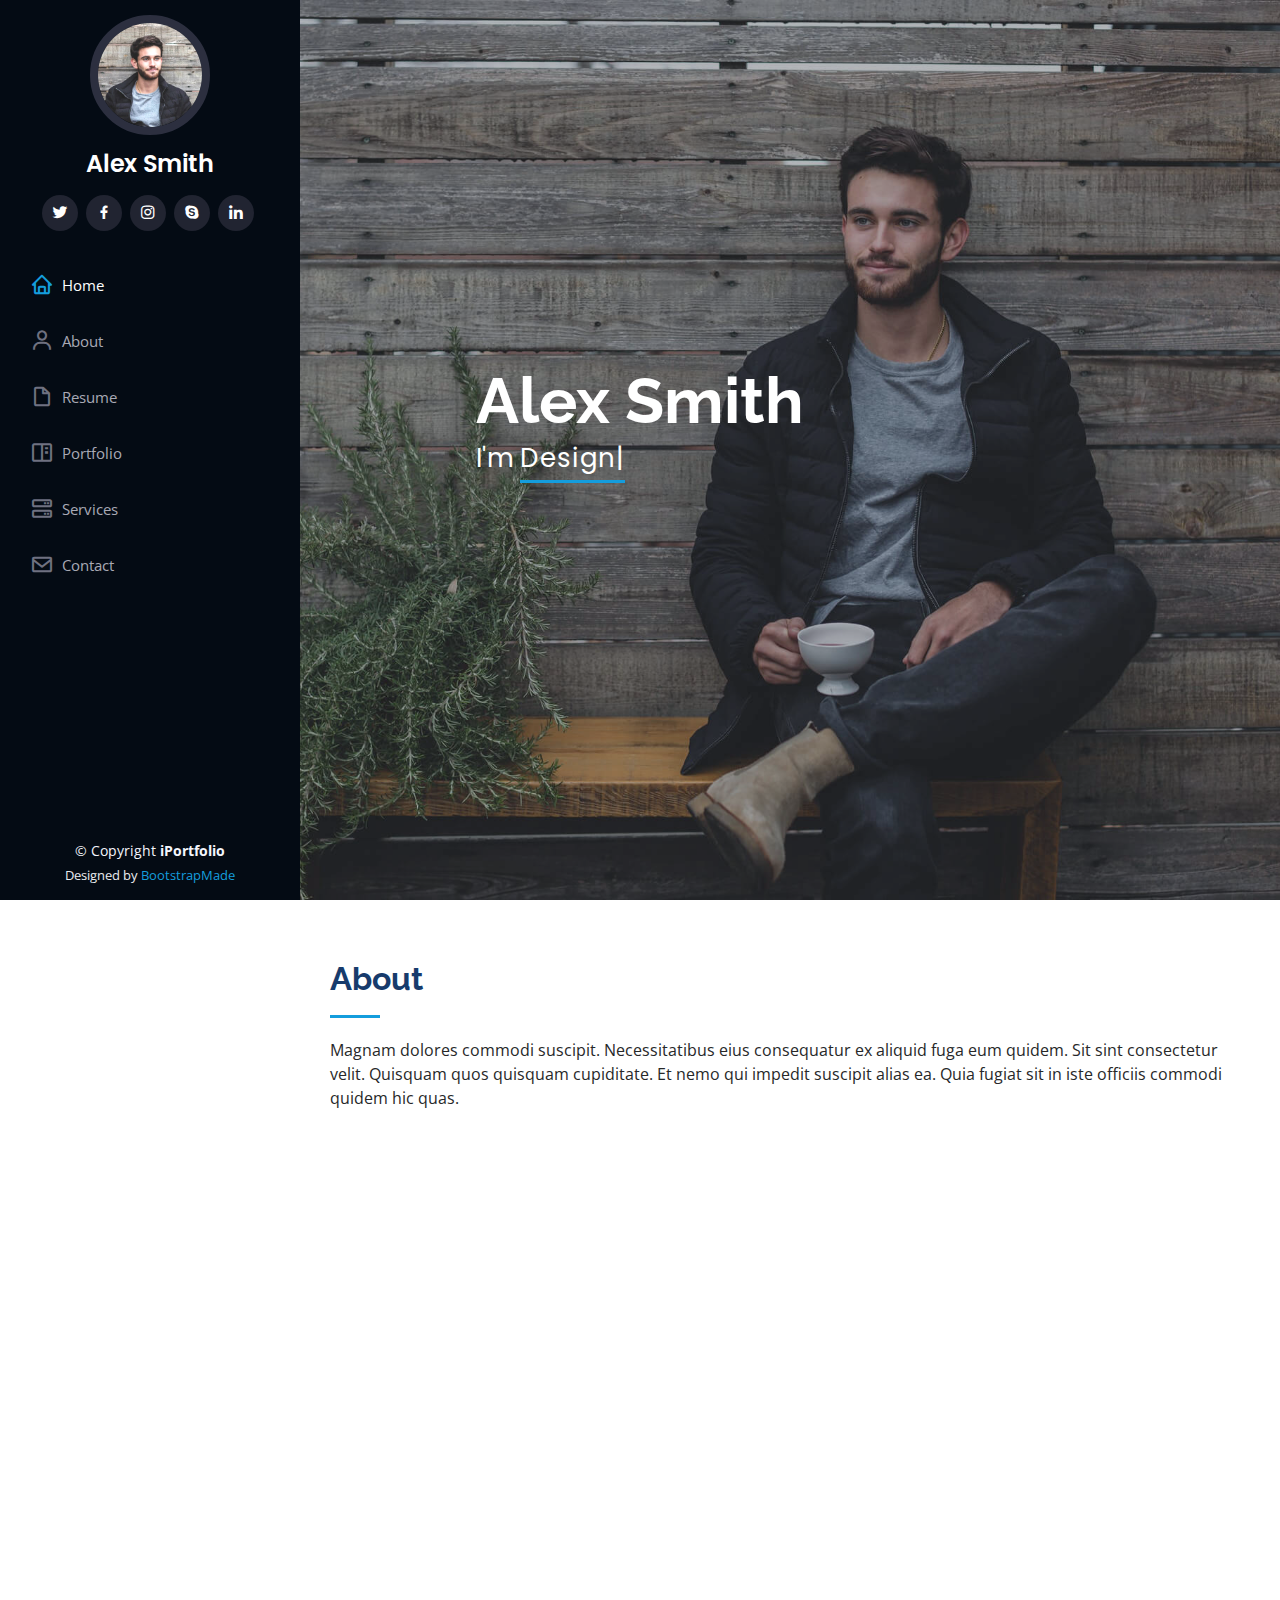
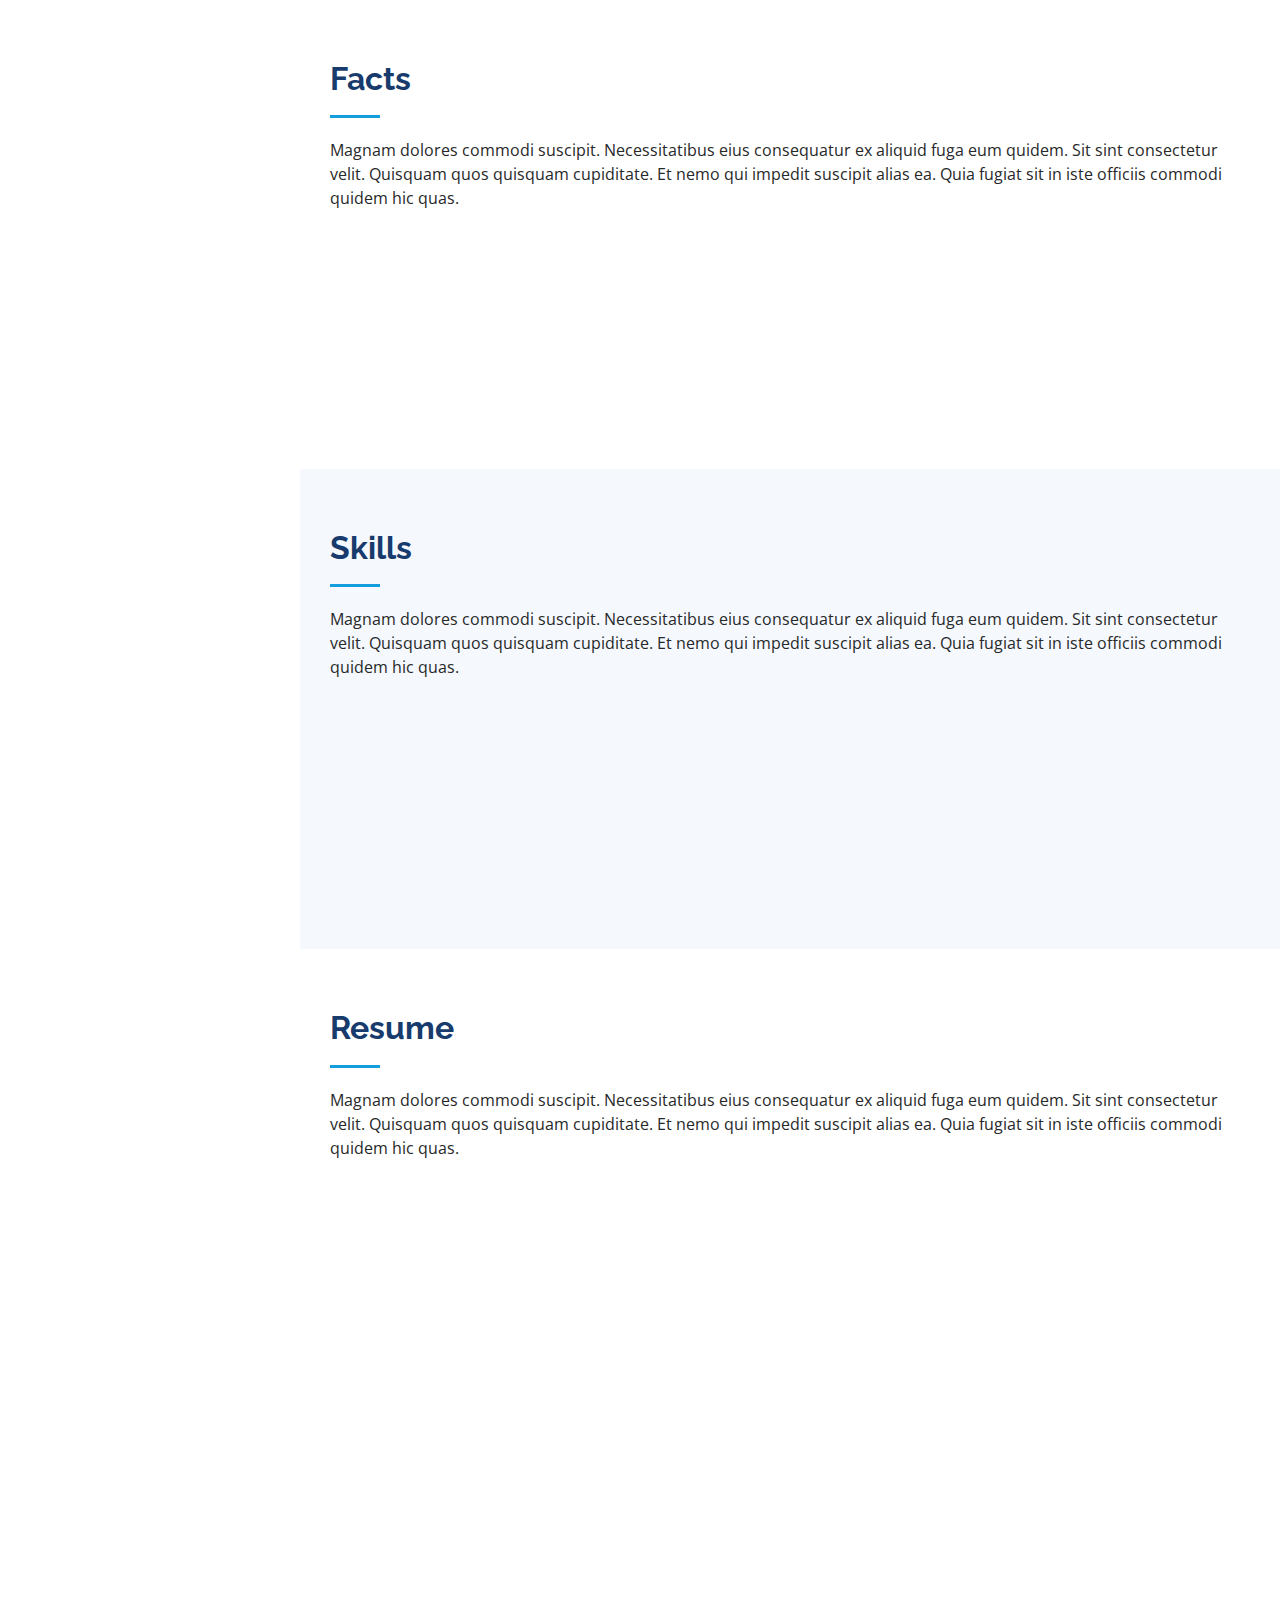
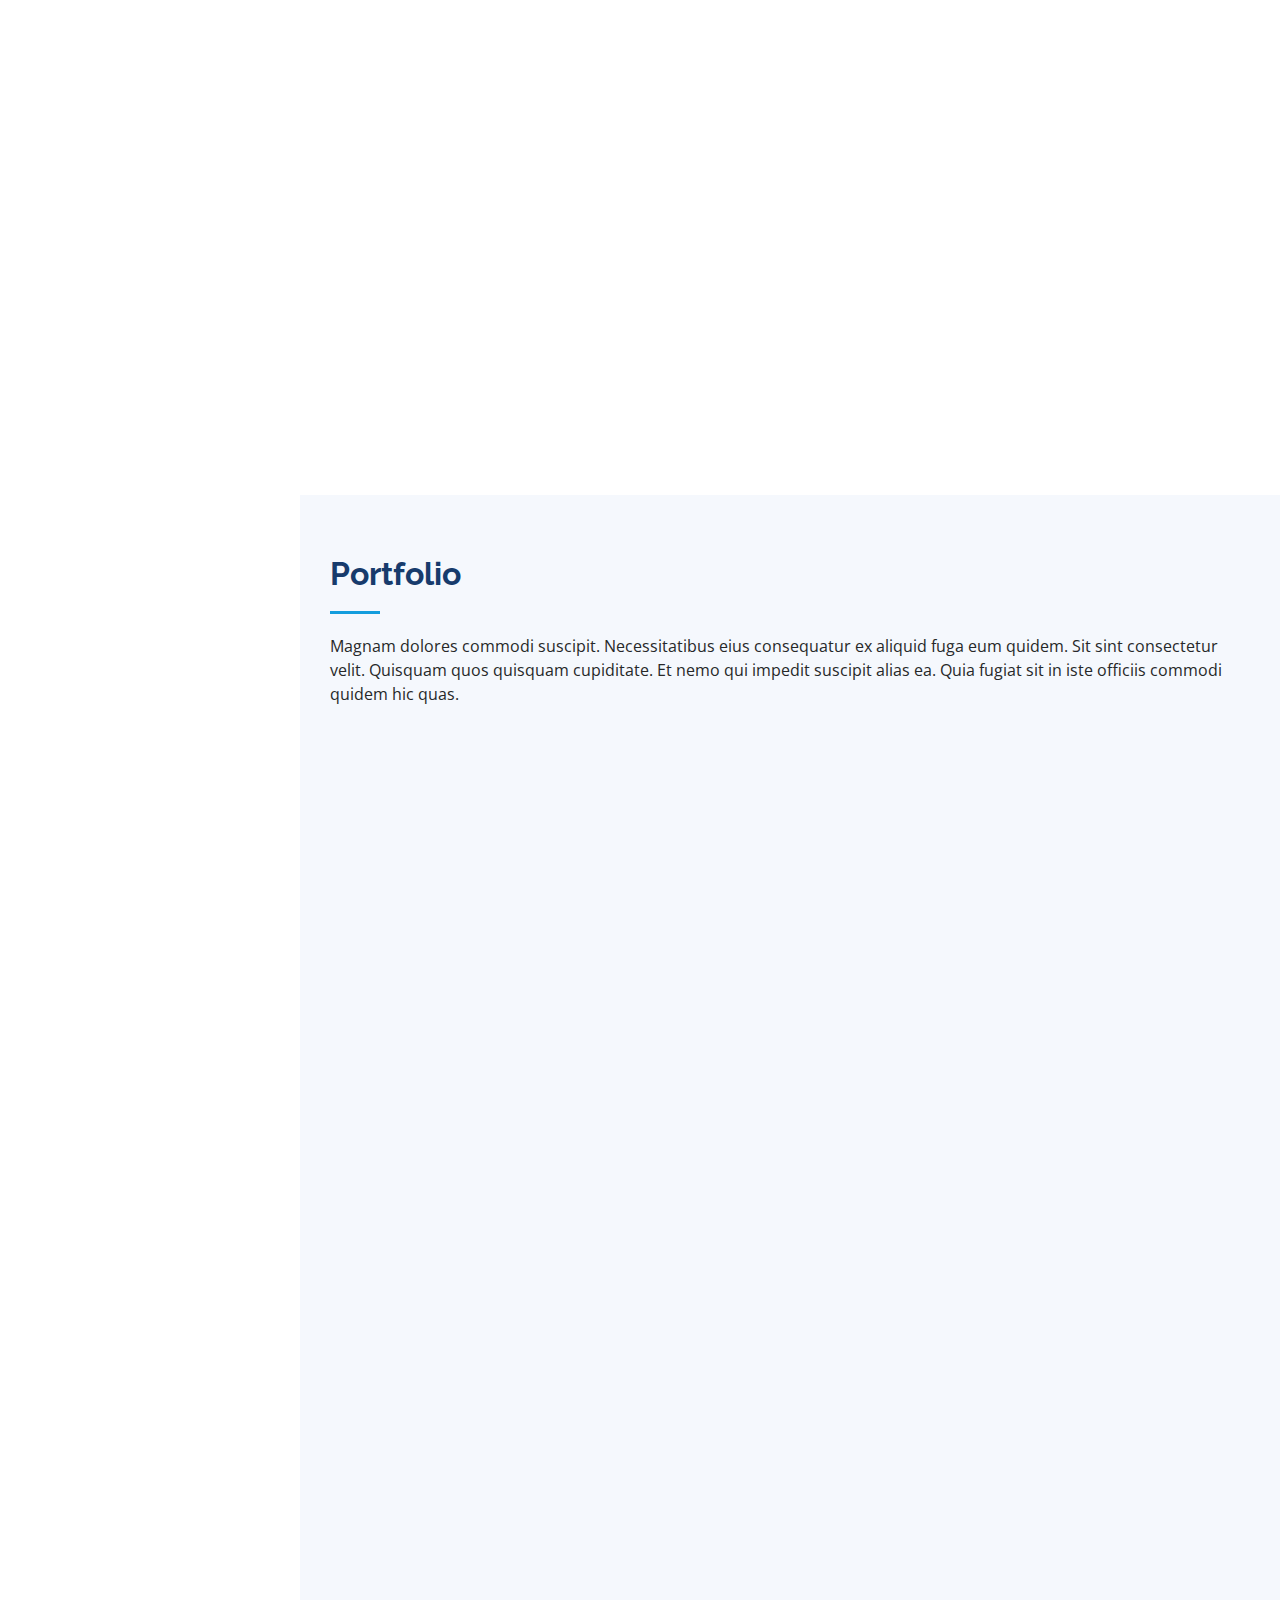
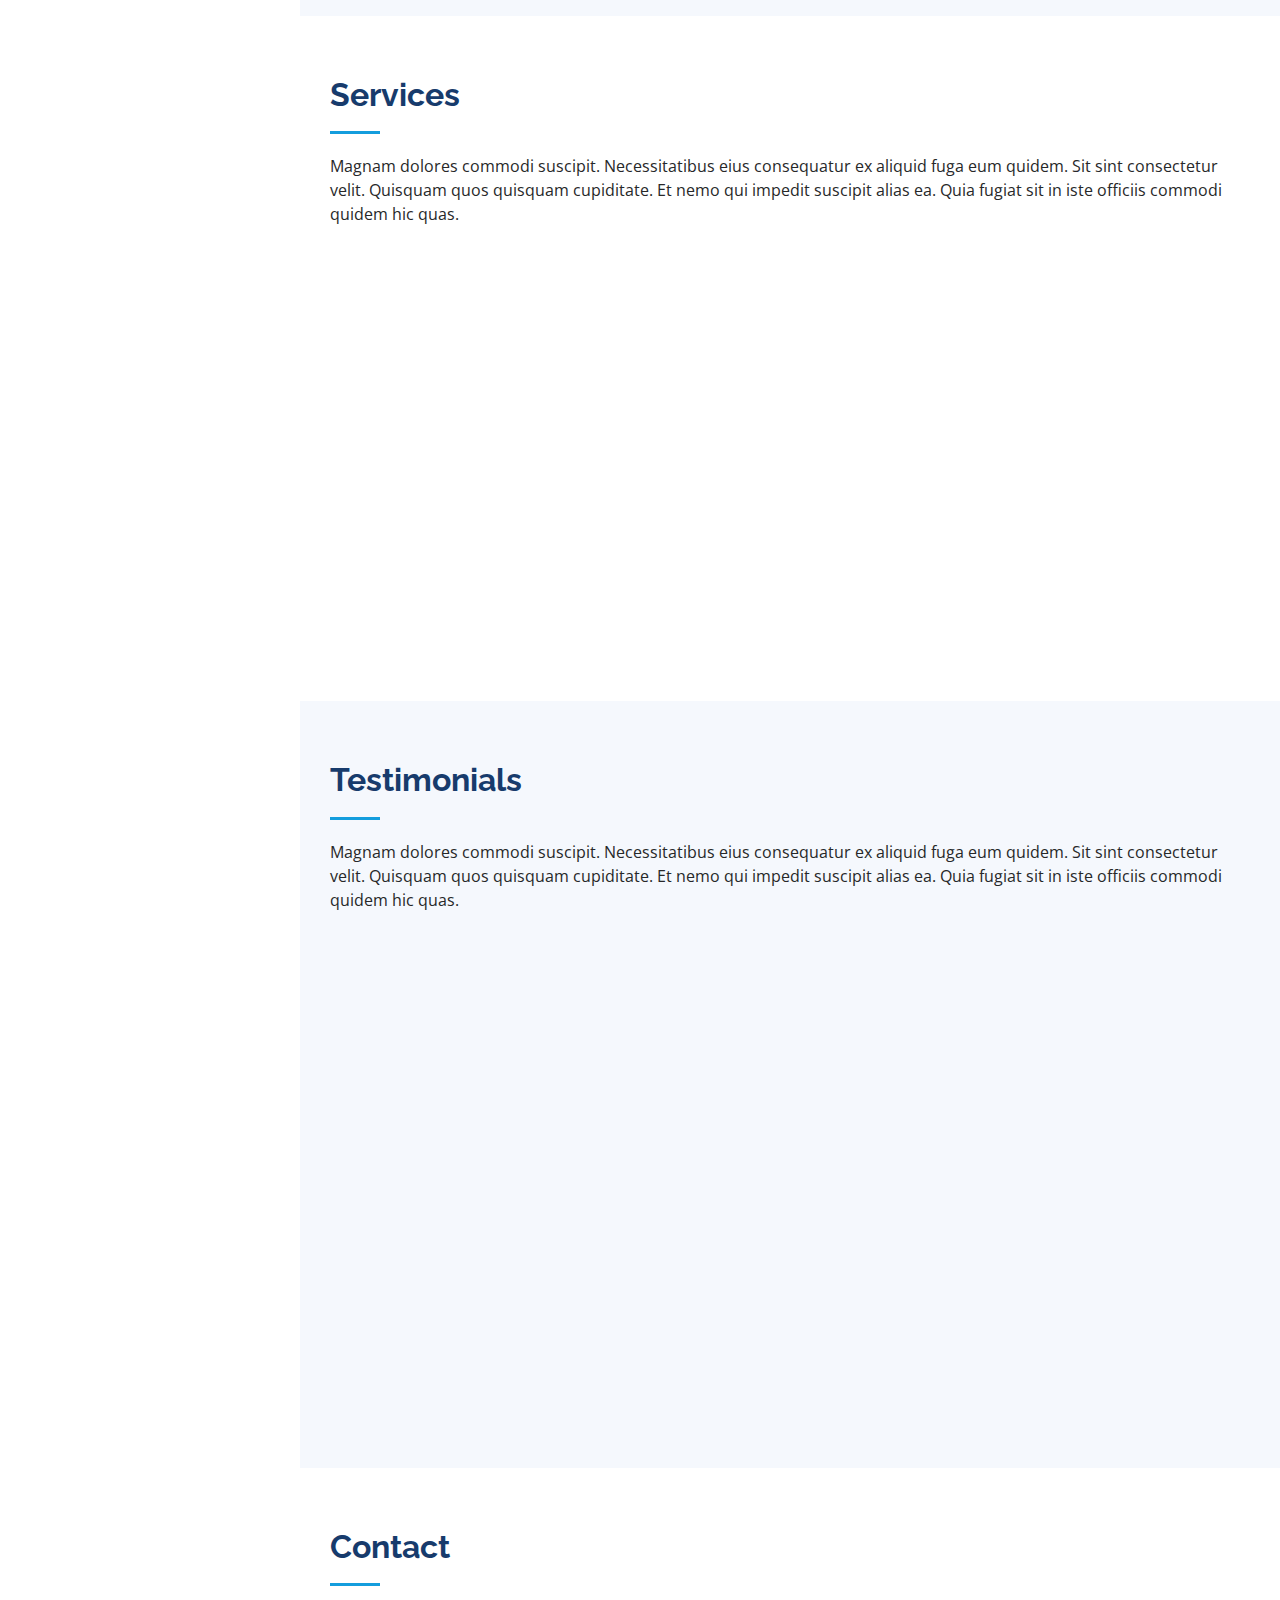
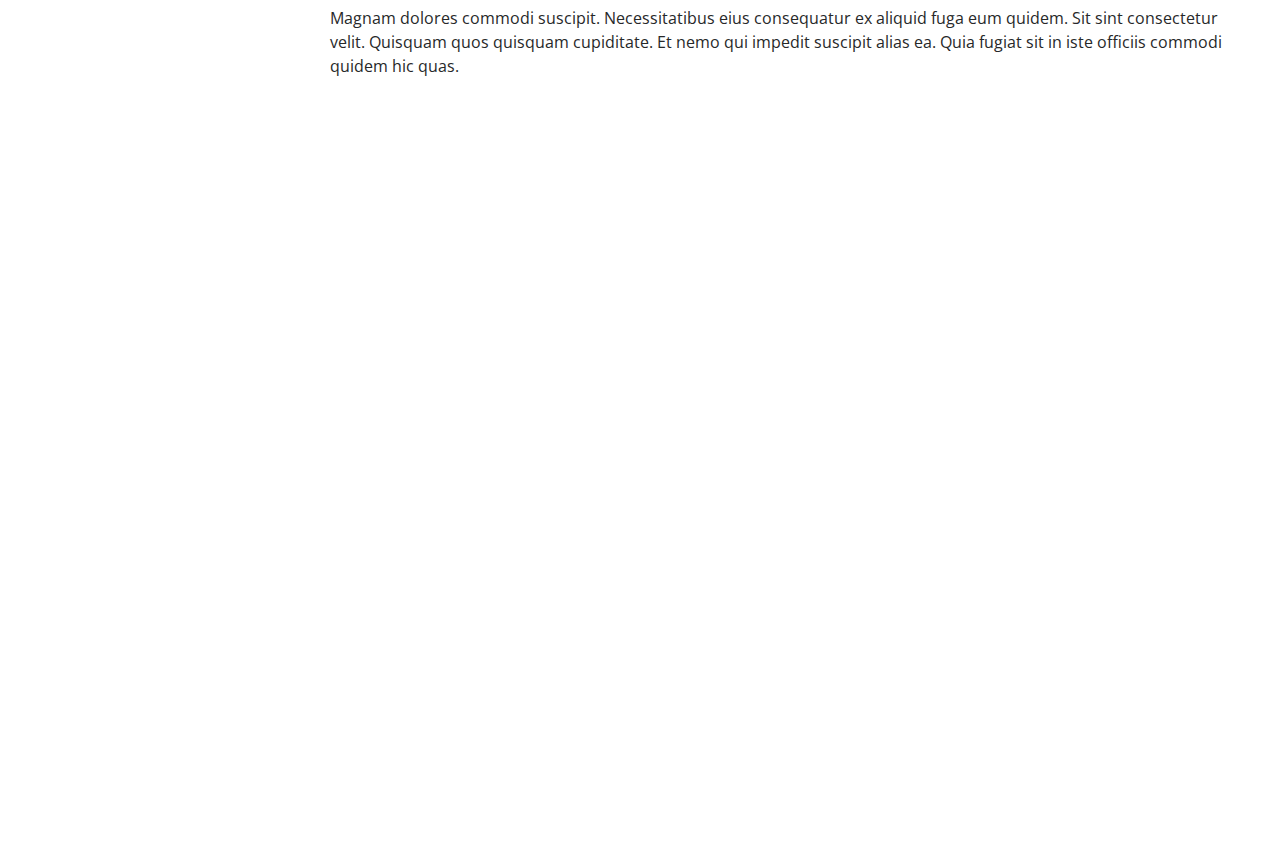
==== index.html @ bad3e06a "CV_New" ====
<!DOCTYPE html>
<html lang="en">

<head>
  <meta charset="utf-8">
  <meta content="width=device-width, initial-scale=1.0" name="viewport">

  <title>iPortfolio Bootstrap Template - Index</title>
  <meta content="" name="description">
  <meta content="" name="keywords">

  <!-- Favicons -->
  <link href="assets/img/favicon.png" rel="icon">
  <link href="assets/img/apple-touch-icon.png" rel="apple-touch-icon">

  <!-- Google Fonts -->
  <link href="https://fonts.googleapis.com/css?family=Open+Sans:300,300i,400,400i,600,600i,700,700i|Raleway:300,300i,400,400i,500,500i,600,600i,700,700i|Poppins:300,300i,400,400i,500,500i,600,600i,700,700i" rel="stylesheet">

  <!-- Vendor CSS Files -->
  <link href="assets/vendor/aos/aos.css" rel="stylesheet">
  <link href="assets/vendor/bootstrap/css/bootstrap.min.css" rel="stylesheet">
  <link href="assets/vendor/bootstrap-icons/bootstrap-icons.css" rel="stylesheet">
  <link href="assets/vendor/boxicons/css/boxicons.min.css" rel="stylesheet">
  <link href="assets/vendor/glightbox/css/glightbox.min.css" rel="stylesheet">
  <link href="assets/vendor/swiper/swiper-bundle.min.css" rel="stylesheet">

  <!-- Template Main CSS File -->
  <link href="assets/css/style.css" rel="stylesheet">

  <!-- =======================================================
  * Template Name: iPortfolio
  * Updated: May 30 2023 with Bootstrap v5.3.0
  * Template URL: https://bootstrapmade.com/iportfolio-bootstrap-portfolio-websites-template/
  * Author: BootstrapMade.com
  * License: https://bootstrapmade.com/license/
  ======================================================== -->
</head>

<body>

  <!-- ======= Mobile nav toggle button ======= -->
  <i class="bi bi-list mobile-nav-toggle d-xl-none"></i>

  <!-- ======= Header ======= -->
  <header id="header">
    <div class="d-flex flex-column">

      <div class="profile">
        <img src="assets/img/profile-img.jpg" alt="" class="img-fluid rounded-circle">
        <h1 class="text-light"><a href="index.html">Alex Smith</a></h1>
        <div class="social-links mt-3 text-center">
          <a href="#" class="twitter"><i class="bx bxl-twitter"></i></a>
          <a href="#" class="facebook"><i class="bx bxl-facebook"></i></a>
          <a href="#" class="instagram"><i class="bx bxl-instagram"></i></a>
          <a href="#" class="google-plus"><i class="bx bxl-skype"></i></a>
          <a href="#" class="linkedin"><i class="bx bxl-linkedin"></i></a>
        </div>
      </div>

      <nav id="navbar" class="nav-menu navbar">
        <ul>
          <li><a href="#hero" class="nav-link scrollto active"><i class="bx bx-home"></i> <span>Home</span></a></li>
          <li><a href="#about" class="nav-link scrollto"><i class="bx bx-user"></i> <span>About</span></a></li>
          <li><a href="#resume" class="nav-link scrollto"><i class="bx bx-file-blank"></i> <span>Resume</span></a></li>
          <li><a href="#portfolio" class="nav-link scrollto"><i class="bx bx-book-content"></i> <span>Portfolio</span></a></li>
          <li><a href="#services" class="nav-link scrollto"><i class="bx bx-server"></i> <span>Services</span></a></li>
          <li><a href="#contact" class="nav-link scrollto"><i class="bx bx-envelope"></i> <span>Contact</span></a></li>
        </ul>
      </nav><!-- .nav-menu -->
    </div>
  </header><!-- End Header -->

  <!-- ======= Hero Section ======= -->
  <section id="hero" class="d-flex flex-column justify-content-center align-items-center">
    <div class="hero-container" data-aos="fade-in">
      <h1>Alex Smith</h1>
      <p>I'm <span class="typed" data-typed-items="Designer, Developer, Freelancer, Photographer"></span></p>
    </div>
  </section><!-- End Hero -->

  <main id="main">

    <!-- ======= About Section ======= -->
    <section id="about" class="about">
      <div class="container">

        <div class="section-title">
          <h2>About</h2>
          <p>Magnam dolores commodi suscipit. Necessitatibus eius consequatur ex aliquid fuga eum quidem. Sit sint consectetur velit. Quisquam quos quisquam cupiditate. Et nemo qui impedit suscipit alias ea. Quia fugiat sit in iste officiis commodi quidem hic quas.</p>
        </div>

        <div class="row">
          <div class="col-lg-4" data-aos="fade-right">
            <img src="assets/img/profile-img.jpg" class="img-fluid" alt="">
          </div>
          <div class="col-lg-8 pt-4 pt-lg-0 content" data-aos="fade-left">
            <h3>UI/UX Designer &amp; Web Developer.</h3>
            <p class="fst-italic">
              Lorem ipsum dolor sit amet, consectetur adipiscing elit, sed do eiusmod tempor incididunt ut labore et dolore
              magna aliqua.
            </p>
            <div class="row">
              <div class="col-lg-6">
                <ul>
                  <li><i class="bi bi-chevron-right"></i> <strong>Birthday:</strong> <span>1 May 1995</span></li>
                  <li><i class="bi bi-chevron-right"></i> <strong>Website:</strong> <span>www.example.com</span></li>
                  <li><i class="bi bi-chevron-right"></i> <strong>Phone:</strong> <span>+123 456 7890</span></li>
                  <li><i class="bi bi-chevron-right"></i> <strong>City:</strong> <span>New York, USA</span></li>
                </ul>
              </div>
              <div class="col-lg-6">
                <ul>
                  <li><i class="bi bi-chevron-right"></i> <strong>Age:</strong> <span>30</span></li>
                  <li><i class="bi bi-chevron-right"></i> <strong>Degree:</strong> <span>Master</span></li>
                  <li><i class="bi bi-chevron-right"></i> <strong>PhEmailone:</strong> <span>email@example.com</span></li>
                  <li><i class="bi bi-chevron-right"></i> <strong>Freelance:</strong> <span>Available</span></li>
                </ul>
              </div>
            </div>
            <p>
              Officiis eligendi itaque labore et dolorum mollitia officiis optio vero. Quisquam sunt adipisci omnis et ut. Nulla accusantium dolor incidunt officia tempore. Et eius omnis.
              Cupiditate ut dicta maxime officiis quidem quia. Sed et consectetur qui quia repellendus itaque neque. Aliquid amet quidem ut quaerat cupiditate. Ab et eum qui repellendus omnis culpa magni laudantium dolores.
            </p>
          </div>
        </div>

      </div>
    </section><!-- End About Section -->

    <!-- ======= Facts Section ======= -->
    <section id="facts" class="facts">
      <div class="container">

        <div class="section-title">
          <h2>Facts</h2>
          <p>Magnam dolores commodi suscipit. Necessitatibus eius consequatur ex aliquid fuga eum quidem. Sit sint consectetur velit. Quisquam quos quisquam cupiditate. Et nemo qui impedit suscipit alias ea. Quia fugiat sit in iste officiis commodi quidem hic quas.</p>
        </div>

        <div class="row no-gutters">

          <div class="col-lg-3 col-md-6 d-md-flex align-items-md-stretch" data-aos="fade-up">
            <div class="count-box">
              <i class="bi bi-emoji-smile"></i>
              <span data-purecounter-start="0" data-purecounter-end="232" data-purecounter-duration="1" class="purecounter"></span>
              <p><strong>Happy Clients</strong> consequuntur quae</p>
            </div>
          </div>

          <div class="col-lg-3 col-md-6 d-md-flex align-items-md-stretch" data-aos="fade-up" data-aos-delay="100">
            <div class="count-box">
              <i class="bi bi-journal-richtext"></i>
              <span data-purecounter-start="0" data-purecounter-end="521" data-purecounter-duration="1" class="purecounter"></span>
              <p><strong>Projects</strong> adipisci atque cum quia aut</p>
            </div>
          </div>

          <div class="col-lg-3 col-md-6 d-md-flex align-items-md-stretch" data-aos="fade-up" data-aos-delay="200">
            <div class="count-box">
              <i class="bi bi-headset"></i>
              <span data-purecounter-start="0" data-purecounter-end="1453" data-purecounter-duration="1" class="purecounter"></span>
              <p><strong>Hours Of Support</strong> aut commodi quaerat</p>
            </div>
          </div>

          <div class="col-lg-3 col-md-6 d-md-flex align-items-md-stretch" data-aos="fade-up" data-aos-delay="300">
            <div class="count-box">
              <i class="bi bi-people"></i>
              <span data-purecounter-start="0" data-purecounter-end="32" data-purecounter-duration="1" class="purecounter"></span>
              <p><strong>Hard Workers</strong> rerum asperiores dolor</p>
            </div>
          </div>

        </div>

      </div>
    </section><!-- End Facts Section -->

    <!-- ======= Skills Section ======= -->
    <section id="skills" class="skills section-bg">
      <div class="container">

        <div class="section-title">
          <h2>Skills</h2>
          <p>Magnam dolores commodi suscipit. Necessitatibus eius consequatur ex aliquid fuga eum quidem. Sit sint consectetur velit. Quisquam quos quisquam cupiditate. Et nemo qui impedit suscipit alias ea. Quia fugiat sit in iste officiis commodi quidem hic quas.</p>
        </div>

        <div class="row skills-content">

          <div class="col-lg-6" data-aos="fade-up">

            <div class="progress">
              <span class="skill">HTML <i class="val">100%</i></span>
              <div class="progress-bar-wrap">
                <div class="progress-bar" role="progressbar" aria-valuenow="100" aria-valuemin="0" aria-valuemax="100"></div>
              </div>
            </div>

            <div class="progress">
              <span class="skill">CSS <i class="val">90%</i></span>
              <div class="progress-bar-wrap">
                <div class="progress-bar" role="progressbar" aria-valuenow="90" aria-valuemin="0" aria-valuemax="100"></div>
              </div>
            </div>

            <div class="progress">
              <span class="skill">JavaScript <i class="val">75%</i></span>
              <div class="progress-bar-wrap">
                <div class="progress-bar" role="progressbar" aria-valuenow="75" aria-valuemin="0" aria-valuemax="100"></div>
              </div>
            </div>

          </div>

          <div class="col-lg-6" data-aos="fade-up" data-aos-delay="100">

            <div class="progress">
              <span class="skill">PHP <i class="val">80%</i></span>
              <div class="progress-bar-wrap">
                <div class="progress-bar" role="progressbar" aria-valuenow="80" aria-valuemin="0" aria-valuemax="100"></div>
              </div>
            </div>

            <div class="progress">
              <span class="skill">WordPress/CMS <i class="val">90%</i></span>
              <div class="progress-bar-wrap">
                <div class="progress-bar" role="progressbar" aria-valuenow="90" aria-valuemin="0" aria-valuemax="100"></div>
              </div>
            </div>

            <div class="progress">
              <span class="skill">Photoshop <i class="val">55%</i></span>
              <div class="progress-bar-wrap">
                <div class="progress-bar" role="progressbar" aria-valuenow="55" aria-valuemin="0" aria-valuemax="100"></div>
              </div>
            </div>

          </div>

        </div>

      </div>
    </section><!-- End Skills Section -->

    <!-- ======= Resume Section ======= -->
    <section id="resume" class="resume">
      <div class="container">

        <div class="section-title">
          <h2>Resume</h2>
          <p>Magnam dolores commodi suscipit. Necessitatibus eius consequatur ex aliquid fuga eum quidem. Sit sint consectetur velit. Quisquam quos quisquam cupiditate. Et nemo qui impedit suscipit alias ea. Quia fugiat sit in iste officiis commodi quidem hic quas.</p>
        </div>

        <div class="row">
          <div class="col-lg-6" data-aos="fade-up">
            <h3 class="resume-title">Sumary</h3>
            <div class="resume-item pb-0">
              <h4>Alex Smith</h4>
              <p><em>Innovative and deadline-driven Graphic Designer with 3+ years of experience designing and developing user-centered digital/print marketing material from initial concept to final, polished deliverable.</em></p>
              <ul>
                <li>Portland par 127,Orlando, FL</li>
                <li>(123) 456-7891</li>
                <li>alice.barkley@example.com</li>
              </ul>
            </div>

            <h3 class="resume-title">Education</h3>
            <div class="resume-item">
              <h4>Master of Fine Arts &amp; Graphic Design</h4>
              <h5>2015 - 2016</h5>
              <p><em>Rochester Institute of Technology, Rochester, NY</em></p>
              <p>Qui deserunt veniam. Et sed aliquam labore tempore sed quisquam iusto autem sit. Ea vero voluptatum qui ut dignissimos deleniti nerada porti sand markend</p>
            </div>
            <div class="resume-item">
              <h4>Bachelor of Fine Arts &amp; Graphic Design</h4>
              <h5>2010 - 2014</h5>
              <p><em>Rochester Institute of Technology, Rochester, NY</em></p>
              <p>Quia nobis sequi est occaecati aut. Repudiandae et iusto quae reiciendis et quis Eius vel ratione eius unde vitae rerum voluptates asperiores voluptatem Earum molestiae consequatur neque etlon sader mart dila</p>
            </div>
          </div>
          <div class="col-lg-6" data-aos="fade-up" data-aos-delay="100">
            <h3 class="resume-title">Professional Experience</h3>
            <div class="resume-item">
              <h4>Senior graphic design specialist</h4>
              <h5>2019 - Present</h5>
              <p><em>Experion, New York, NY </em></p>
              <ul>
                <li>Lead in the design, development, and implementation of the graphic, layout, and production communication materials</li>
                <li>Delegate tasks to the 7 members of the design team and provide counsel on all aspects of the project. </li>
                <li>Supervise the assessment of all graphic materials in order to ensure quality and accuracy of the design</li>
                <li>Oversee the efficient use of production project budgets ranging from $2,000 - $25,000</li>
              </ul>
            </div>
            <div class="resume-item">
              <h4>Graphic design specialist</h4>
              <h5>2017 - 2018</h5>
              <p><em>Stepping Stone Advertising, New York, NY</em></p>
              <ul>
                <li>Developed numerous marketing programs (logos, brochures,infographics, presentations, and advertisements).</li>
                <li>Managed up to 5 projects or tasks at a given time while under pressure</li>
                <li>Recommended and consulted with clients on the most appropriate graphic design</li>
                <li>Created 4+ design presentations and proposals a month for clients and account managers</li>
              </ul>
            </div>
          </div>
        </div>

      </div>
    </section><!-- End Resume Section -->

    <!-- ======= Portfolio Section ======= -->
    <section id="portfolio" class="portfolio section-bg">
      <div class="container">

        <div class="section-title">
          <h2>Portfolio</h2>
          <p>Magnam dolores commodi suscipit. Necessitatibus eius consequatur ex aliquid fuga eum quidem. Sit sint consectetur velit. Quisquam quos quisquam cupiditate. Et nemo qui impedit suscipit alias ea. Quia fugiat sit in iste officiis commodi quidem hic quas.</p>
        </div>

        <div class="row" data-aos="fade-up">
          <div class="col-lg-12 d-flex justify-content-center">
            <ul id="portfolio-flters">
              <li data-filter="*" class="filter-active">All</li>
              <li data-filter=".filter-app">App</li>
              <li data-filter=".filter-card">Card</li>
              <li data-filter=".filter-web">Web</li>
            </ul>
          </div>
        </div>

        <div class="row portfolio-container" data-aos="fade-up" data-aos-delay="100">

          <div class="col-lg-4 col-md-6 portfolio-item filter-app">
            <div class="portfolio-wrap">
              <img src="assets/img/portfolio/portfolio-1.jpg" class="img-fluid" alt="">
              <div class="portfolio-links">
                <a href="assets/img/portfolio/portfolio-1.jpg" data-gallery="portfolioGallery" class="portfolio-lightbox" title="App 1"><i class="bx bx-plus"></i></a>
                <a href="portfolio-details.html" title="More Details"><i class="bx bx-link"></i></a>
              </div>
            </div>
          </div>

          <div class="col-lg-4 col-md-6 portfolio-item filter-web">
            <div class="portfolio-wrap">
              <img src="assets/img/portfolio/portfolio-2.jpg" class="img-fluid" alt="">
              <div class="portfolio-links">
                <a href="assets/img/portfolio/portfolio-2.jpg" data-gallery="portfolioGallery" class="portfolio-lightbox" title="Web 3"><i class="bx bx-plus"></i></a>
                <a href="portfolio-details.html" title="More Details"><i class="bx bx-link"></i></a>
              </div>
            </div>
          </div>

          <div class="col-lg-4 col-md-6 portfolio-item filter-app">
            <div class="portfolio-wrap">
              <img src="assets/img/portfolio/portfolio-3.jpg" class="img-fluid" alt="">
              <div class="portfolio-links">
                <a href="assets/img/portfolio/portfolio-3.jpg" data-gallery="portfolioGallery" class="portfolio-lightbox" title="App 2"><i class="bx bx-plus"></i></a>
                <a href="portfolio-details.html" title="More Details"><i class="bx bx-link"></i></a>
              </div>
            </div>
          </div>

          <div class="col-lg-4 col-md-6 portfolio-item filter-card">
            <div class="portfolio-wrap">
              <img src="assets/img/portfolio/portfolio-4.jpg" class="img-fluid" alt="">
              <div class="portfolio-links">
                <a href="assets/img/portfolio/portfolio-4.jpg" data-gallery="portfolioGallery" class="portfolio-lightbox" title="Card 2"><i class="bx bx-plus"></i></a>
                <a href="portfolio-details.html" title="More Details"><i class="bx bx-link"></i></a>
              </div>
            </div>
          </div>

          <div class="col-lg-4 col-md-6 portfolio-item filter-web">
            <div class="portfolio-wrap">
              <img src="assets/img/portfolio/portfolio-5.jpg" class="img-fluid" alt="">
              <div class="portfolio-links">
                <a href="assets/img/portfolio/portfolio-5.jpg" data-gallery="portfolioGallery" class="portfolio-lightbox" title="Web 2"><i class="bx bx-plus"></i></a>
                <a href="portfolio-details.html" title="More Details"><i class="bx bx-link"></i></a>
              </div>
            </div>
          </div>

          <div class="col-lg-4 col-md-6 portfolio-item filter-app">
            <div class="portfolio-wrap">
              <img src="assets/img/portfolio/portfolio-6.jpg" class="img-fluid" alt="">
              <div class="portfolio-links">
                <a href="assets/img/portfolio/portfolio-6.jpg" data-gallery="portfolioGallery" class="portfolio-lightbox" title="App 3"><i class="bx bx-plus"></i></a>
                <a href="portfolio-details.html" title="More Details"><i class="bx bx-link"></i></a>
              </div>
            </div>
          </div>

          <div class="col-lg-4 col-md-6 portfolio-item filter-card">
            <div class="portfolio-wrap">
              <img src="assets/img/portfolio/portfolio-7.jpg" class="img-fluid" alt="">
              <div class="portfolio-links">
                <a href="assets/img/portfolio/portfolio-7.jpg" data-gallery="portfolioGallery" class="portfolio-lightbox" title="Card 1"><i class="bx bx-plus"></i></a>
                <a href="portfolio-details.html" title="More Details"><i class="bx bx-link"></i></a>
              </div>
            </div>
          </div>

          <div class="col-lg-4 col-md-6 portfolio-item filter-card">
            <div class="portfolio-wrap">
              <img src="assets/img/portfolio/portfolio-8.jpg" class="img-fluid" alt="">
              <div class="portfolio-links">
                <a href="assets/img/portfolio/portfolio-8.jpg" data-gallery="portfolioGallery" class="portfolio-lightbox" title="Card 3"><i class="bx bx-plus"></i></a>
                <a href="portfolio-details.html" title="More Details"><i class="bx bx-link"></i></a>
              </div>
            </div>
          </div>

          <div class="col-lg-4 col-md-6 portfolio-item filter-web">
            <div class="portfolio-wrap">
              <img src="assets/img/portfolio/portfolio-9.jpg" class="img-fluid" alt="">
              <div class="portfolio-links">
                <a href="assets/img/portfolio/portfolio-9.jpg" data-gallery="portfolioGallery" class="portfolio-lightbox" title="Web 3"><i class="bx bx-plus"></i></a>
                <a href="portfolio-details.html" title="More Details"><i class="bx bx-link"></i></a>
              </div>
            </div>
          </div>

        </div>

      </div>
    </section><!-- End Portfolio Section -->

    <!-- ======= Services Section ======= -->
    <section id="services" class="services">
      <div class="container">

        <div class="section-title">
          <h2>Services</h2>
          <p>Magnam dolores commodi suscipit. Necessitatibus eius consequatur ex aliquid fuga eum quidem. Sit sint consectetur velit. Quisquam quos quisquam cupiditate. Et nemo qui impedit suscipit alias ea. Quia fugiat sit in iste officiis commodi quidem hic quas.</p>
        </div>

        <div class="row">
          <div class="col-lg-4 col-md-6 icon-box" data-aos="fade-up">
            <div class="icon"><i class="bi bi-briefcase"></i></div>
            <h4 class="title"><a href="">Lorem Ipsum</a></h4>
            <p class="description">Voluptatum deleniti atque corrupti quos dolores et quas molestias excepturi sint occaecati cupiditate non provident</p>
          </div>
          <div class="col-lg-4 col-md-6 icon-box" data-aos="fade-up" data-aos-delay="100">
            <div class="icon"><i class="bi bi-card-checklist"></i></div>
            <h4 class="title"><a href="">Dolor Sitema</a></h4>
            <p class="description">Minim veniam, quis nostrud exercitation ullamco laboris nisi ut aliquip ex ea commodo consequat tarad limino ata</p>
          </div>
          <div class="col-lg-4 col-md-6 icon-box" data-aos="fade-up" data-aos-delay="200">
            <div class="icon"><i class="bi bi-bar-chart"></i></div>
            <h4 class="title"><a href="">Sed ut perspiciatis</a></h4>
            <p class="description">Duis aute irure dolor in reprehenderit in voluptate velit esse cillum dolore eu fugiat nulla pariatur</p>
          </div>
          <div class="col-lg-4 col-md-6 icon-box" data-aos="fade-up" data-aos-delay="300">
            <div class="icon"><i class="bi bi-binoculars"></i></div>
            <h4 class="title"><a href="">Magni Dolores</a></h4>
            <p class="description">Excepteur sint occaecat cupidatat non proident, sunt in culpa qui officia deserunt mollit anim id est laborum</p>
          </div>
          <div class="col-lg-4 col-md-6 icon-box" data-aos="fade-up" data-aos-delay="400">
            <div class="icon"><i class="bi bi-brightness-high"></i></div>
            <h4 class="title"><a href="">Nemo Enim</a></h4>
            <p class="description">At vero eos et accusamus et iusto odio dignissimos ducimus qui blanditiis praesentium voluptatum deleniti atque</p>
          </div>
          <div class="col-lg-4 col-md-6 icon-box" data-aos="fade-up" data-aos-delay="500">
            <div class="icon"><i class="bi bi-calendar4-week"></i></div>
            <h4 class="title"><a href="">Eiusmod Tempor</a></h4>
            <p class="description">Et harum quidem rerum facilis est et expedita distinctio. Nam libero tempore, cum soluta nobis est eligendi</p>
          </div>
        </div>

      </div>
    </section><!-- End Services Section -->

    <!-- ======= Testimonials Section ======= -->
    <section id="testimonials" class="testimonials section-bg">
      <div class="container">

        <div class="section-title">
          <h2>Testimonials</h2>
          <p>Magnam dolores commodi suscipit. Necessitatibus eius consequatur ex aliquid fuga eum quidem. Sit sint consectetur velit. Quisquam quos quisquam cupiditate. Et nemo qui impedit suscipit alias ea. Quia fugiat sit in iste officiis commodi quidem hic quas.</p>
        </div>

        <div class="testimonials-slider swiper" data-aos="fade-up" data-aos-delay="100">
          <div class="swiper-wrapper">

            <div class="swiper-slide">
              <div class="testimonial-item" data-aos="fade-up">
                <p>
                  <i class="bx bxs-quote-alt-left quote-icon-left"></i>
                  Proin iaculis purus consequat sem cure digni ssim donec porttitora entum suscipit rhoncus. Accusantium quam, ultricies eget id, aliquam eget nibh et. Maecen aliquam, risus at semper.
                  <i class="bx bxs-quote-alt-right quote-icon-right"></i>
                </p>
                <img src="assets/img/testimonials/testimonials-1.jpg" class="testimonial-img" alt="">
                <h3>Saul Goodman</h3>
                <h4>Ceo &amp; Founder</h4>
              </div>
            </div><!-- End testimonial item -->

            <div class="swiper-slide">
              <div class="testimonial-item" data-aos="fade-up" data-aos-delay="100">
                <p>
                  <i class="bx bxs-quote-alt-left quote-icon-left"></i>
                  Export tempor illum tamen malis malis eram quae irure esse labore quem cillum quid cillum eram malis quorum velit fore eram velit sunt aliqua noster fugiat irure amet legam anim culpa.
                  <i class="bx bxs-quote-alt-right quote-icon-right"></i>
                </p>
                <img src="assets/img/testimonials/testimonials-2.jpg" class="testimonial-img" alt="">
                <h3>Sara Wilsson</h3>
                <h4>Designer</h4>
              </div>
            </div><!-- End testimonial item -->

            <div class="swiper-slide">
              <div class="testimonial-item" data-aos="fade-up" data-aos-delay="200">
                <p>
                  <i class="bx bxs-quote-alt-left quote-icon-left"></i>
                  Enim nisi quem export duis labore cillum quae magna enim sint quorum nulla quem veniam duis minim tempor labore quem eram duis noster aute amet eram fore quis sint minim.
                  <i class="bx bxs-quote-alt-right quote-icon-right"></i>
                </p>
                <img src="assets/img/testimonials/testimonials-3.jpg" class="testimonial-img" alt="">
                <h3>Jena Karlis</h3>
                <h4>Store Owner</h4>
              </div>
            </div><!-- End testimonial item -->

            <div class="swiper-slide">
              <div class="testimonial-item" data-aos="fade-up" data-aos-delay="300">
                <p>
                  <i class="bx bxs-quote-alt-left quote-icon-left"></i>
                  Fugiat enim eram quae cillum dolore dolor amet nulla culpa multos export minim fugiat minim velit minim dolor enim duis veniam ipsum anim magna sunt elit fore quem dolore labore illum veniam.
                  <i class="bx bxs-quote-alt-right quote-icon-right"></i>
                </p>
                <img src="assets/img/testimonials/testimonials-4.jpg" class="testimonial-img" alt="">
                <h3>Matt Brandon</h3>
                <h4>Freelancer</h4>
              </div>
            </div><!-- End testimonial item -->

            <div class="swiper-slide">
              <div class="testimonial-item" data-aos="fade-up" data-aos-delay="400">
                <p>
                  <i class="bx bxs-quote-alt-left quote-icon-left"></i>
                  Quis quorum aliqua sint quem legam fore sunt eram irure aliqua veniam tempor noster veniam enim culpa labore duis sunt culpa nulla illum cillum fugiat legam esse veniam culpa fore nisi cillum quid.
                  <i class="bx bxs-quote-alt-right quote-icon-right"></i>
                </p>
                <img src="assets/img/testimonials/testimonials-5.jpg" class="testimonial-img" alt="">
                <h3>John Larson</h3>
                <h4>Entrepreneur</h4>
              </div>
            </div><!-- End testimonial item -->

          </div>
          <div class="swiper-pagination"></div>
        </div>

      </div>
    </section><!-- End Testimonials Section -->

    <!-- ======= Contact Section ======= -->
    <section id="contact" class="contact">
      <div class="container">

        <div class="section-title">
          <h2>Contact</h2>
          <p>Magnam dolores commodi suscipit. Necessitatibus eius consequatur ex aliquid fuga eum quidem. Sit sint consectetur velit. Quisquam quos quisquam cupiditate. Et nemo qui impedit suscipit alias ea. Quia fugiat sit in iste officiis commodi quidem hic quas.</p>
        </div>

        <div class="row" data-aos="fade-in">

          <div class="col-lg-5 d-flex align-items-stretch">
            <div class="info">
              <div class="address">
                <i class="bi bi-geo-alt"></i>
                <h4>Location:</h4>
                <p>A108 Adam Street, New York, NY 535022</p>
              </div>

              <div class="email">
                <i class="bi bi-envelope"></i>
                <h4>Email:</h4>
                <p>info@example.com</p>
              </div>

              <div class="phone">
                <i class="bi bi-phone"></i>
                <h4>Call:</h4>
                <p>+1 5589 55488 55s</p>
              </div>

              <iframe src="https://www.google.com/maps/embed?pb=!1m14!1m8!1m3!1d12097.433213460943!2d-74.0062269!3d40.7101282!3m2!1i1024!2i768!4f13.1!3m3!1m2!1s0x0%3A0xb89d1fe6bc499443!2sDowntown+Conference+Center!5e0!3m2!1smk!2sbg!4v1539943755621" frameborder="0" style="border:0; width: 100%; height: 290px;" allowfullscreen></iframe>
            </div>

          </div>

          <div class="col-lg-7 mt-5 mt-lg-0 d-flex align-items-stretch">
            <form action="forms/contact.php" method="post" role="form" class="php-email-form">
              <div class="row">
                <div class="form-group col-md-6">
                  <label for="name">Your Name</label>
                  <input type="text" name="name" class="form-control" id="name" required>
                </div>
                <div class="form-group col-md-6">
                  <label for="name">Your Email</label>
                  <input type="email" class="form-control" name="email" id="email" required>
                </div>
              </div>
              <div class="form-group">
                <label for="name">Subject</label>
                <input type="text" class="form-control" name="subject" id="subject" required>
              </div>
              <div class="form-group">
                <label for="name">Message</label>
                <textarea class="form-control" name="message" rows="10" required></textarea>
              </div>
              <div class="my-3">
                <div class="loading">Loading</div>
                <div class="error-message"></div>
                <div class="sent-message">Your message has been sent. Thank you!</div>
              </div>
              <div class="text-center"><button type="submit">Send Message</button></div>
            </form>
          </div>

        </div>

      </div>
    </section><!-- End Contact Section -->

  </main><!-- End #main -->

  <!-- ======= Footer ======= -->
  <footer id="footer">
    <div class="container">
      <div class="copyright">
        &copy; Copyright <strong><span>iPortfolio</span></strong>
      </div>
      <div class="credits">
        <!-- All the links in the footer should remain intact. -->
        <!-- You can delete the links only if you purchased the pro version. -->
        <!-- Licensing information: https://bootstrapmade.com/license/ -->
        <!-- Purchase the pro version with working PHP/AJAX contact form: https://bootstrapmade.com/iportfolio-bootstrap-portfolio-websites-template/ -->
        Designed by <a href="https://bootstrapmade.com/">BootstrapMade</a>
      </div>
    </div>
  </footer><!-- End  Footer -->

  <a href="#" class="back-to-top d-flex align-items-center justify-content-center"><i class="bi bi-arrow-up-short"></i></a>

  <!-- Vendor JS Files -->
  <script src="assets/vendor/purecounter/purecounter_vanilla.js"></script>
  <script src="assets/vendor/aos/aos.js"></script>
  <script src="assets/vendor/bootstrap/js/bootstrap.bundle.min.js"></script>
  <script src="assets/vendor/glightbox/js/glightbox.min.js"></script>
  <script src="assets/vendor/isotope-layout/isotope.pkgd.min.js"></script>
  <script src="assets/vendor/swiper/swiper-bundle.min.js"></script>
  <script src="assets/vendor/typed.js/typed.umd.js"></script>
  <script src="assets/vendor/waypoints/noframework.waypoints.js"></script>
  <script src="assets/vendor/php-email-form/validate.js"></script>

  <!-- Template Main JS File -->
  <script src="assets/js/main.js"></script>

</body>

</html>
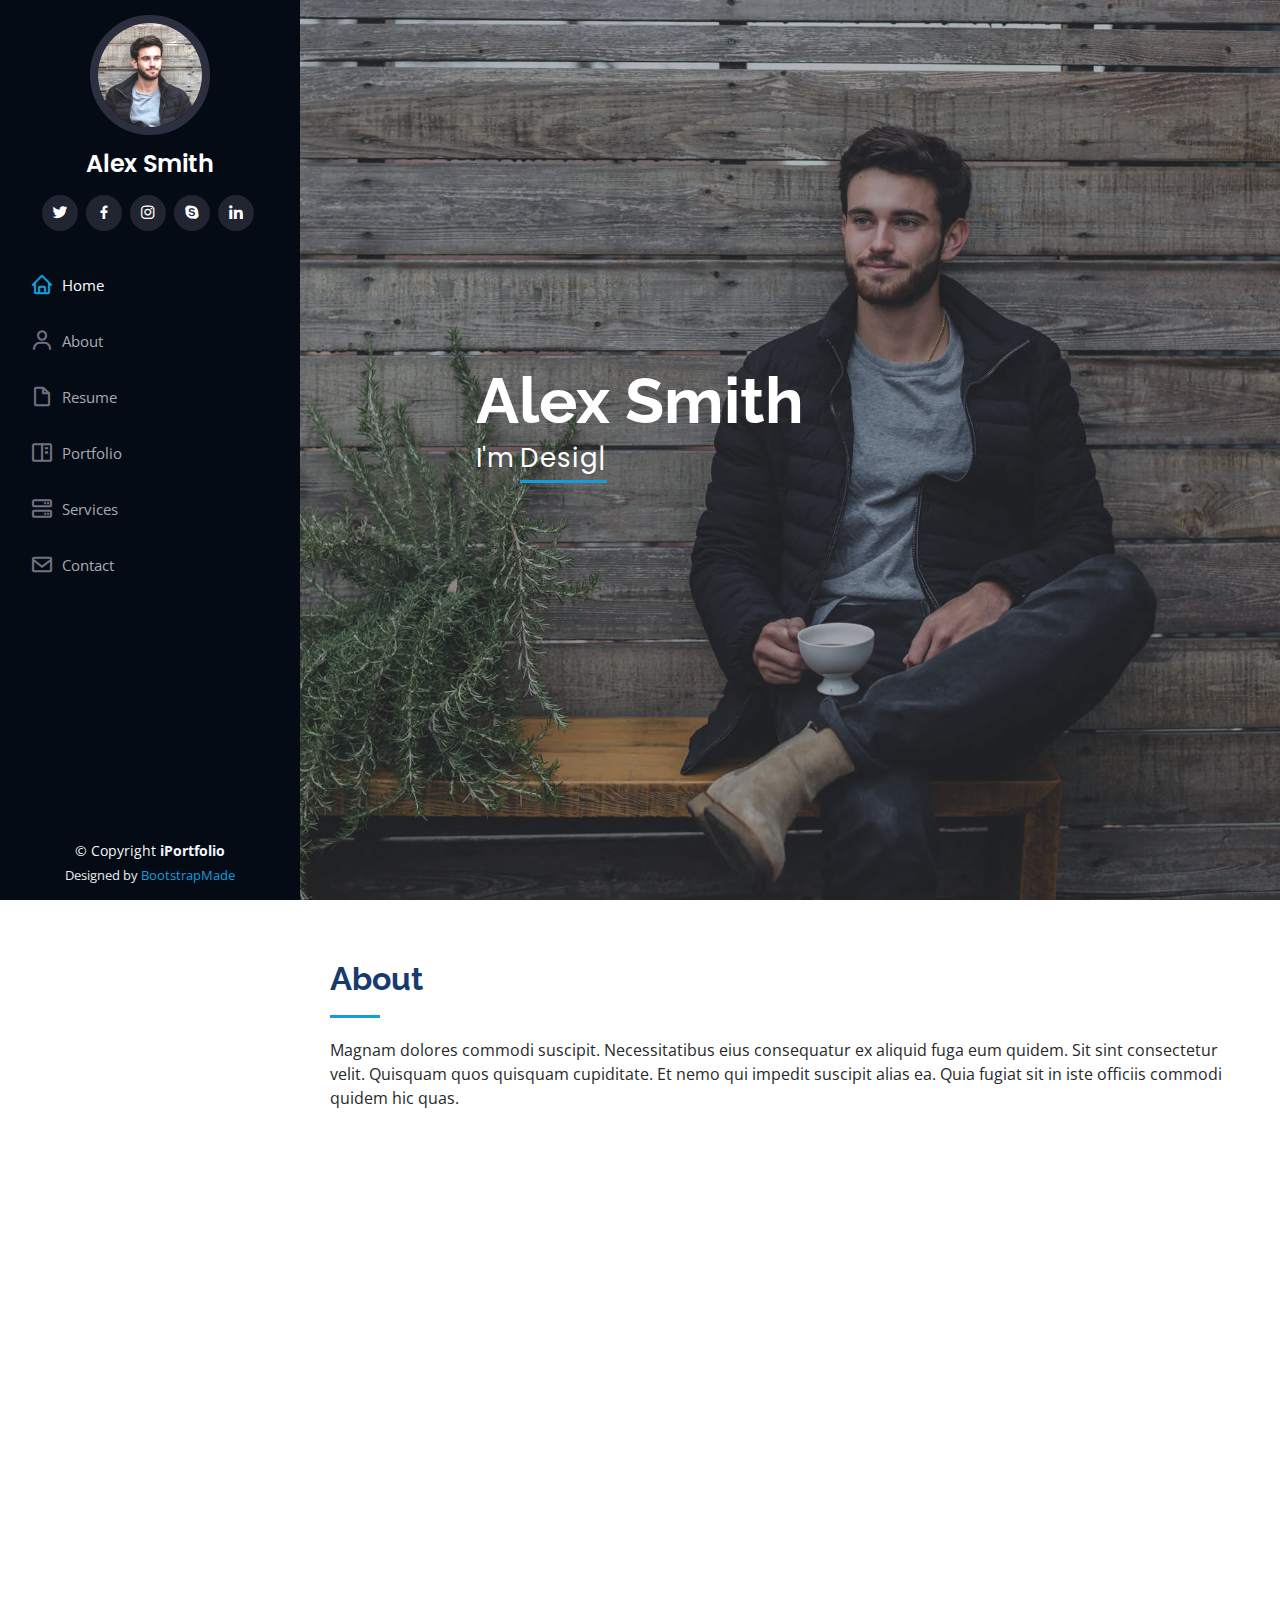
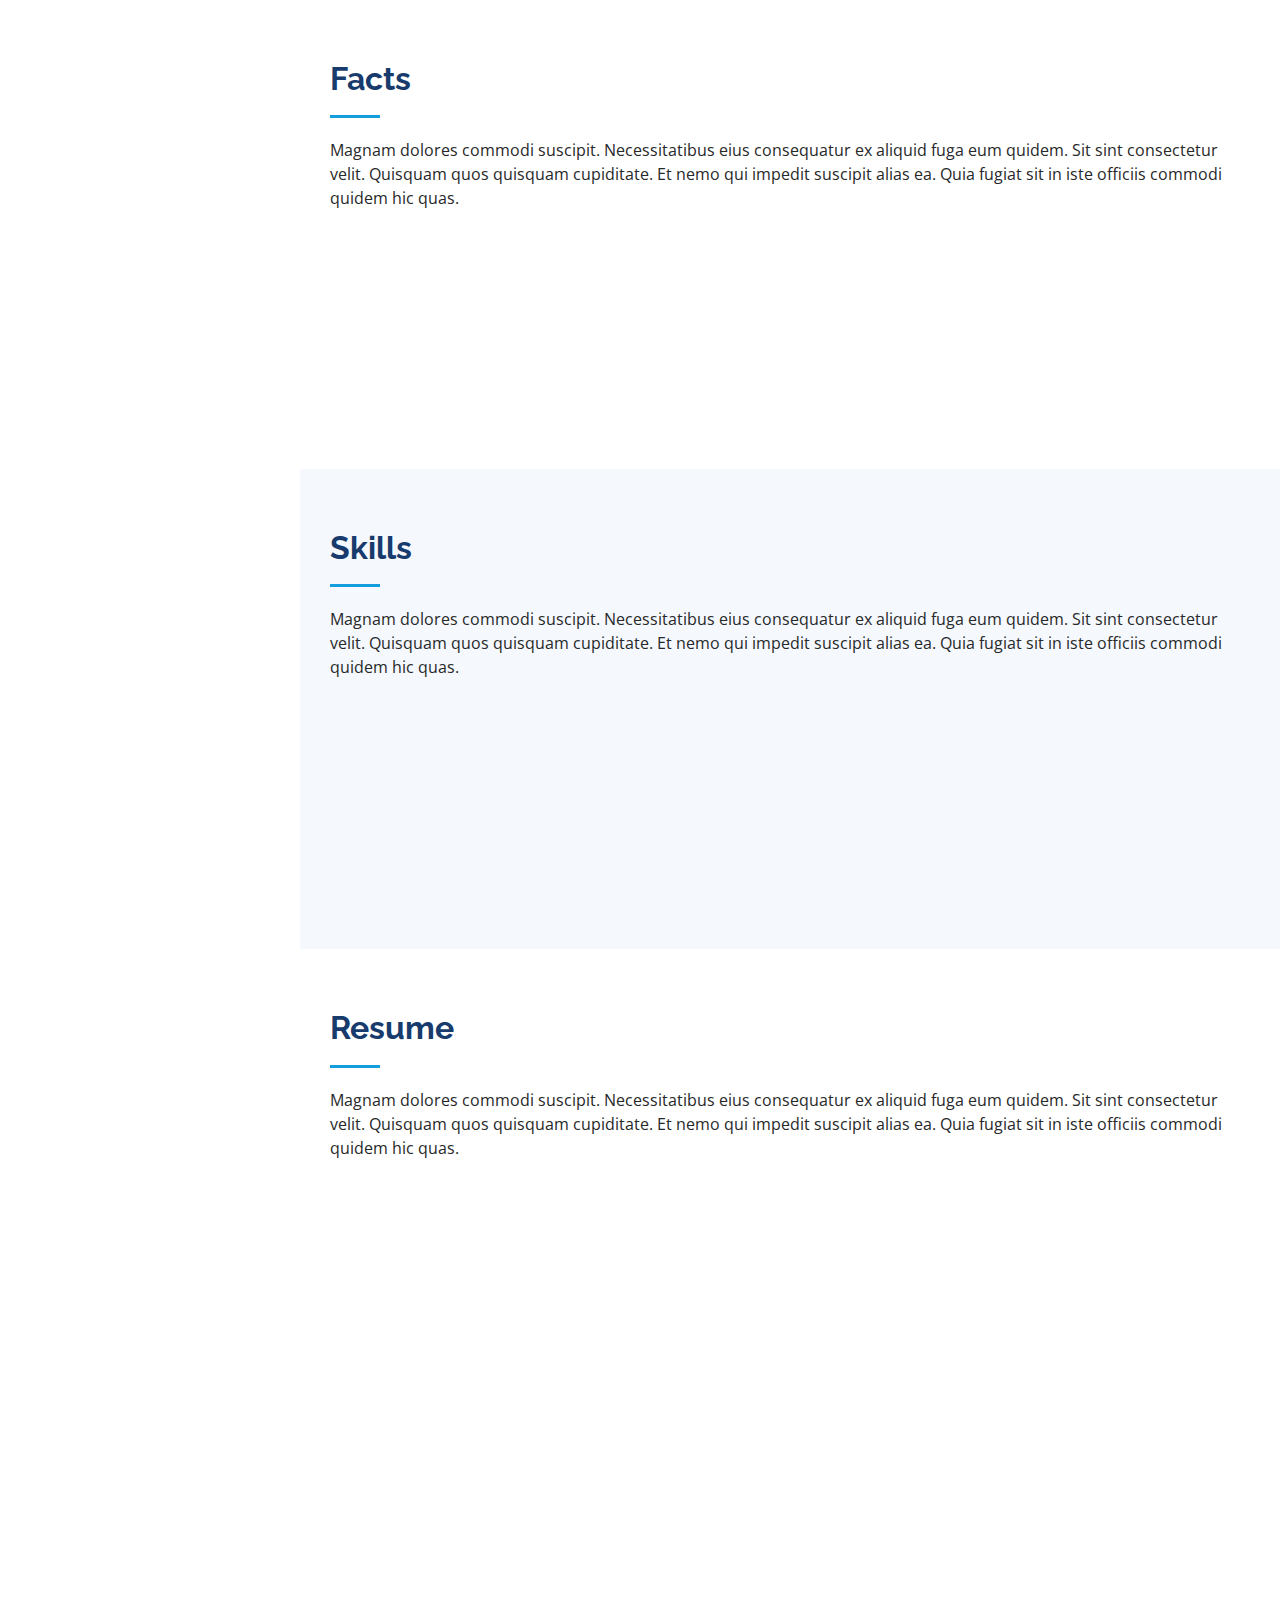
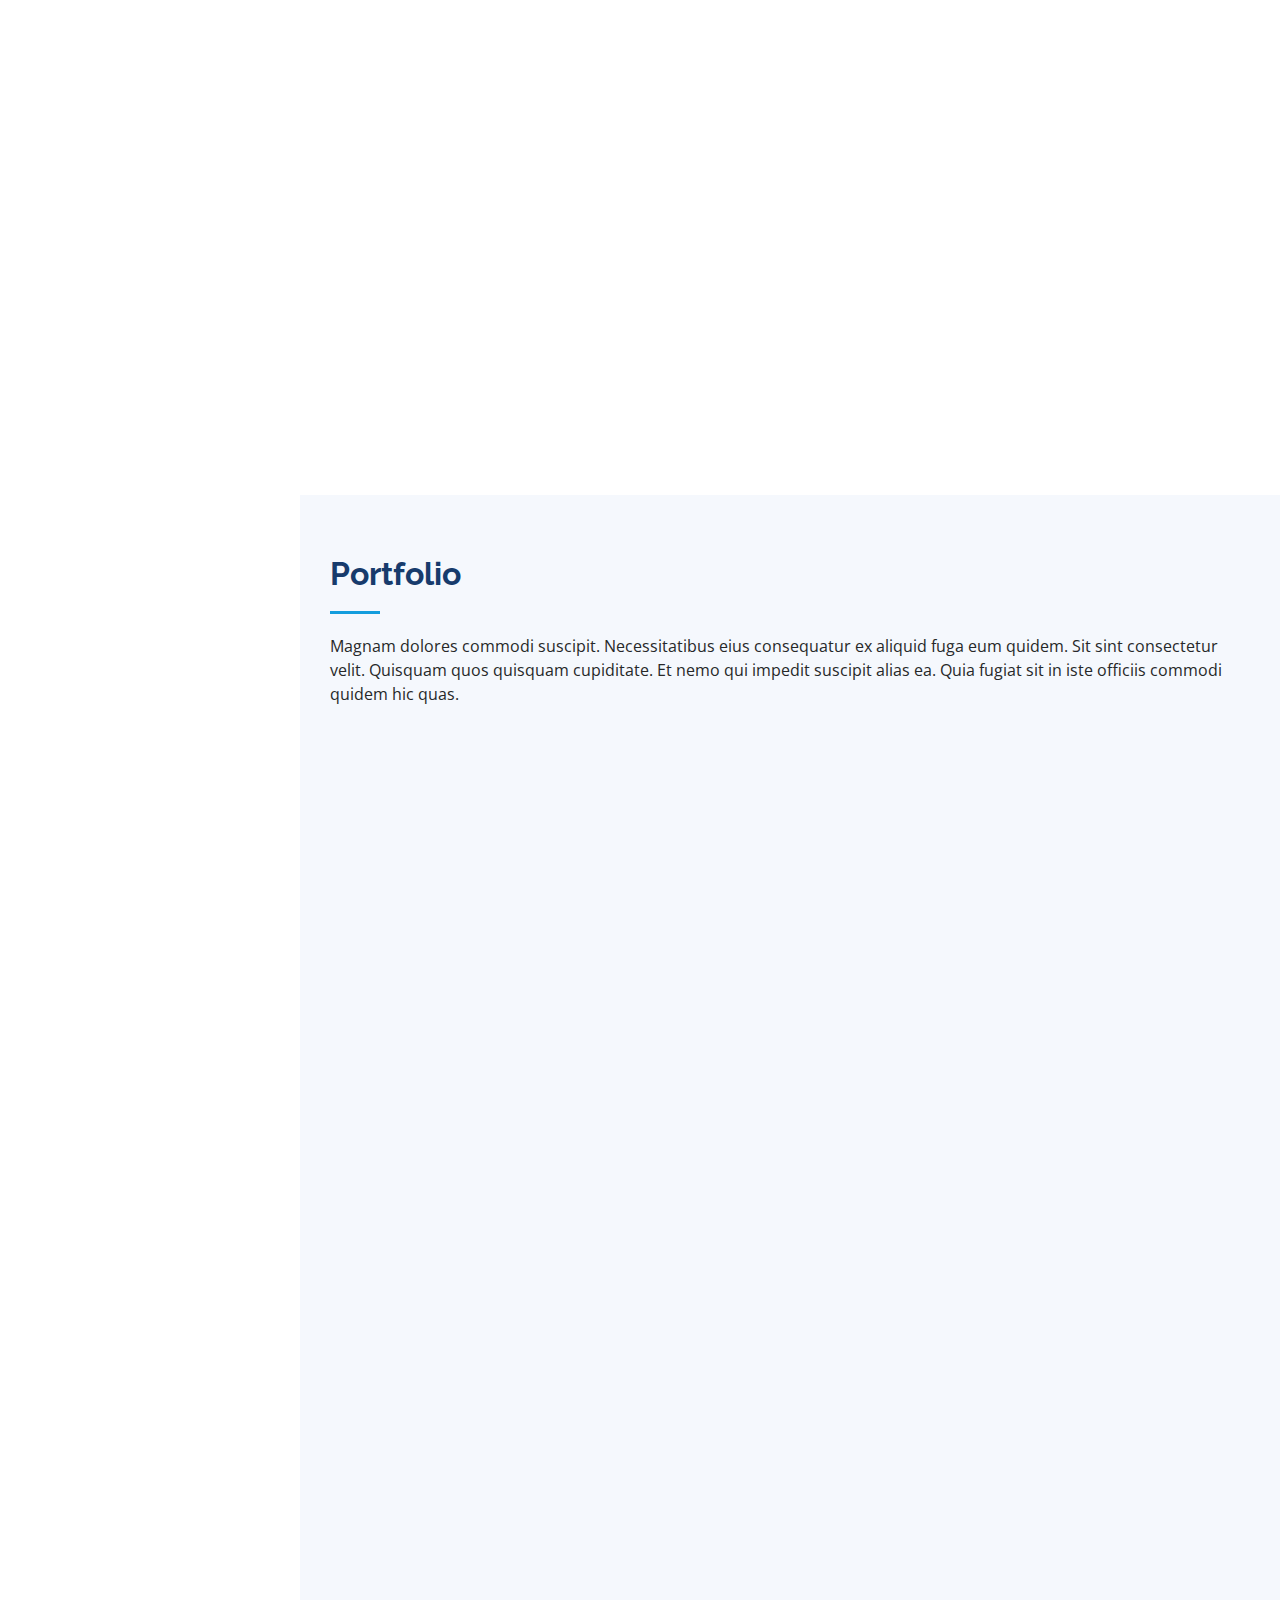
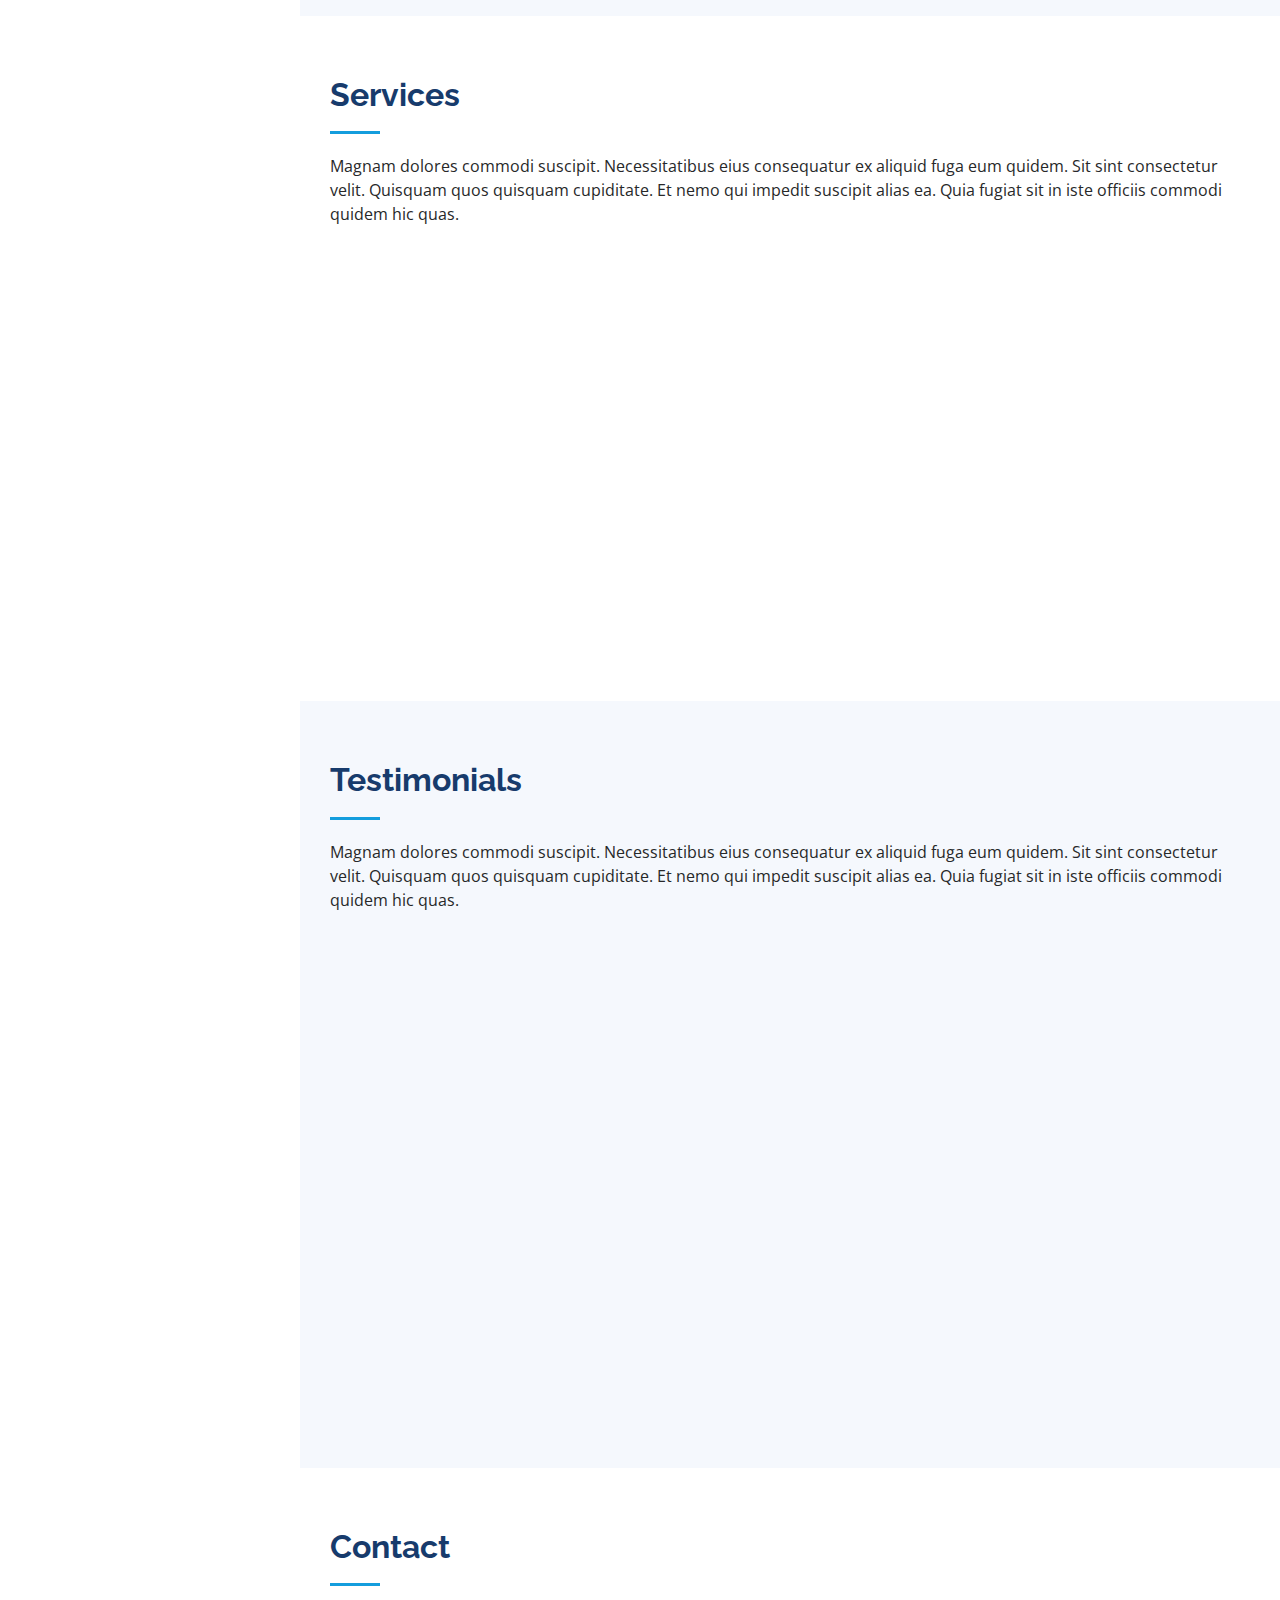
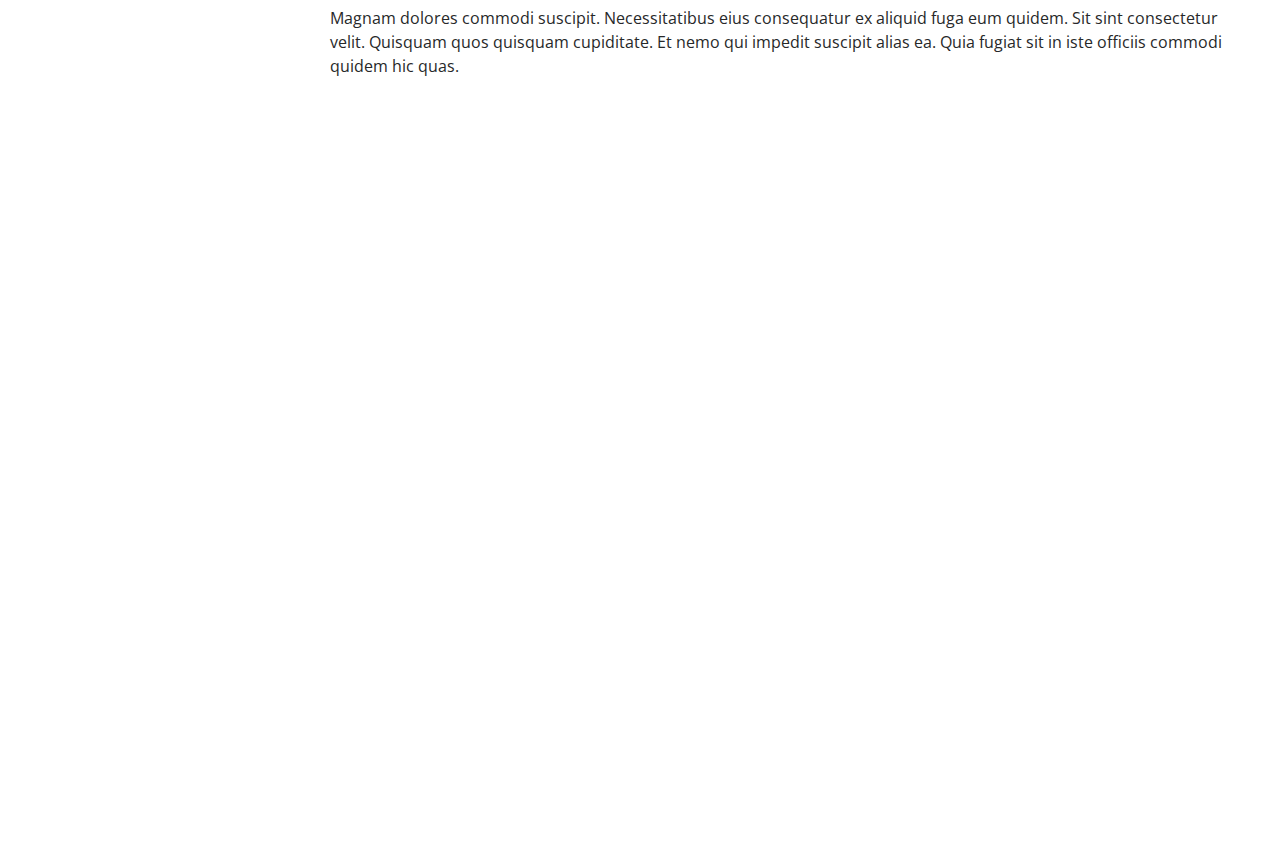
==== commit 1a34f55a: "nome da pagina" ====
--- a/index.html
+++ b/index.html
@@ -5,7 +5,7 @@
   <meta charset="utf-8">
   <meta content="width=device-width, initial-scale=1.0" name="viewport">
 
-  <title>iPortfolio Bootstrap Template - Index</title>
+  <title>Samuel Vieira</title>
   <meta content="" name="description">
   <meta content="" name="keywords">
 
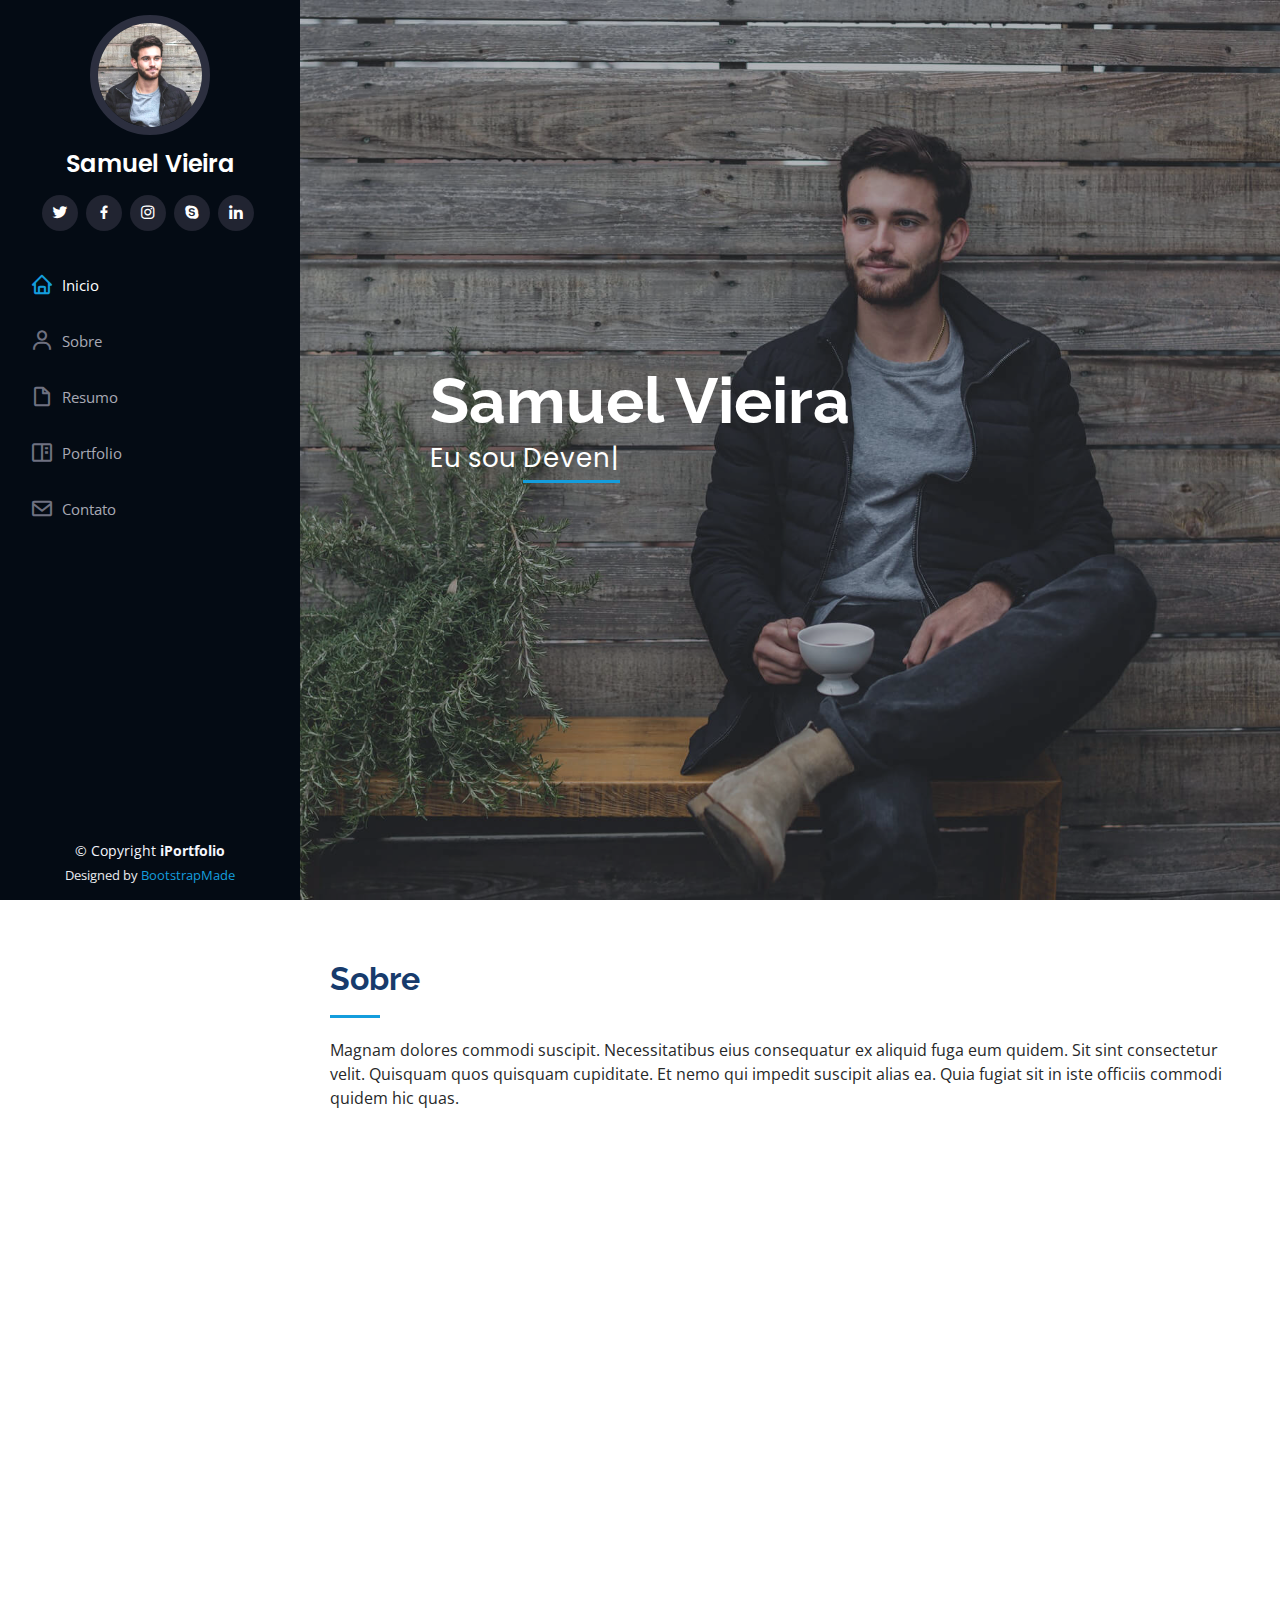
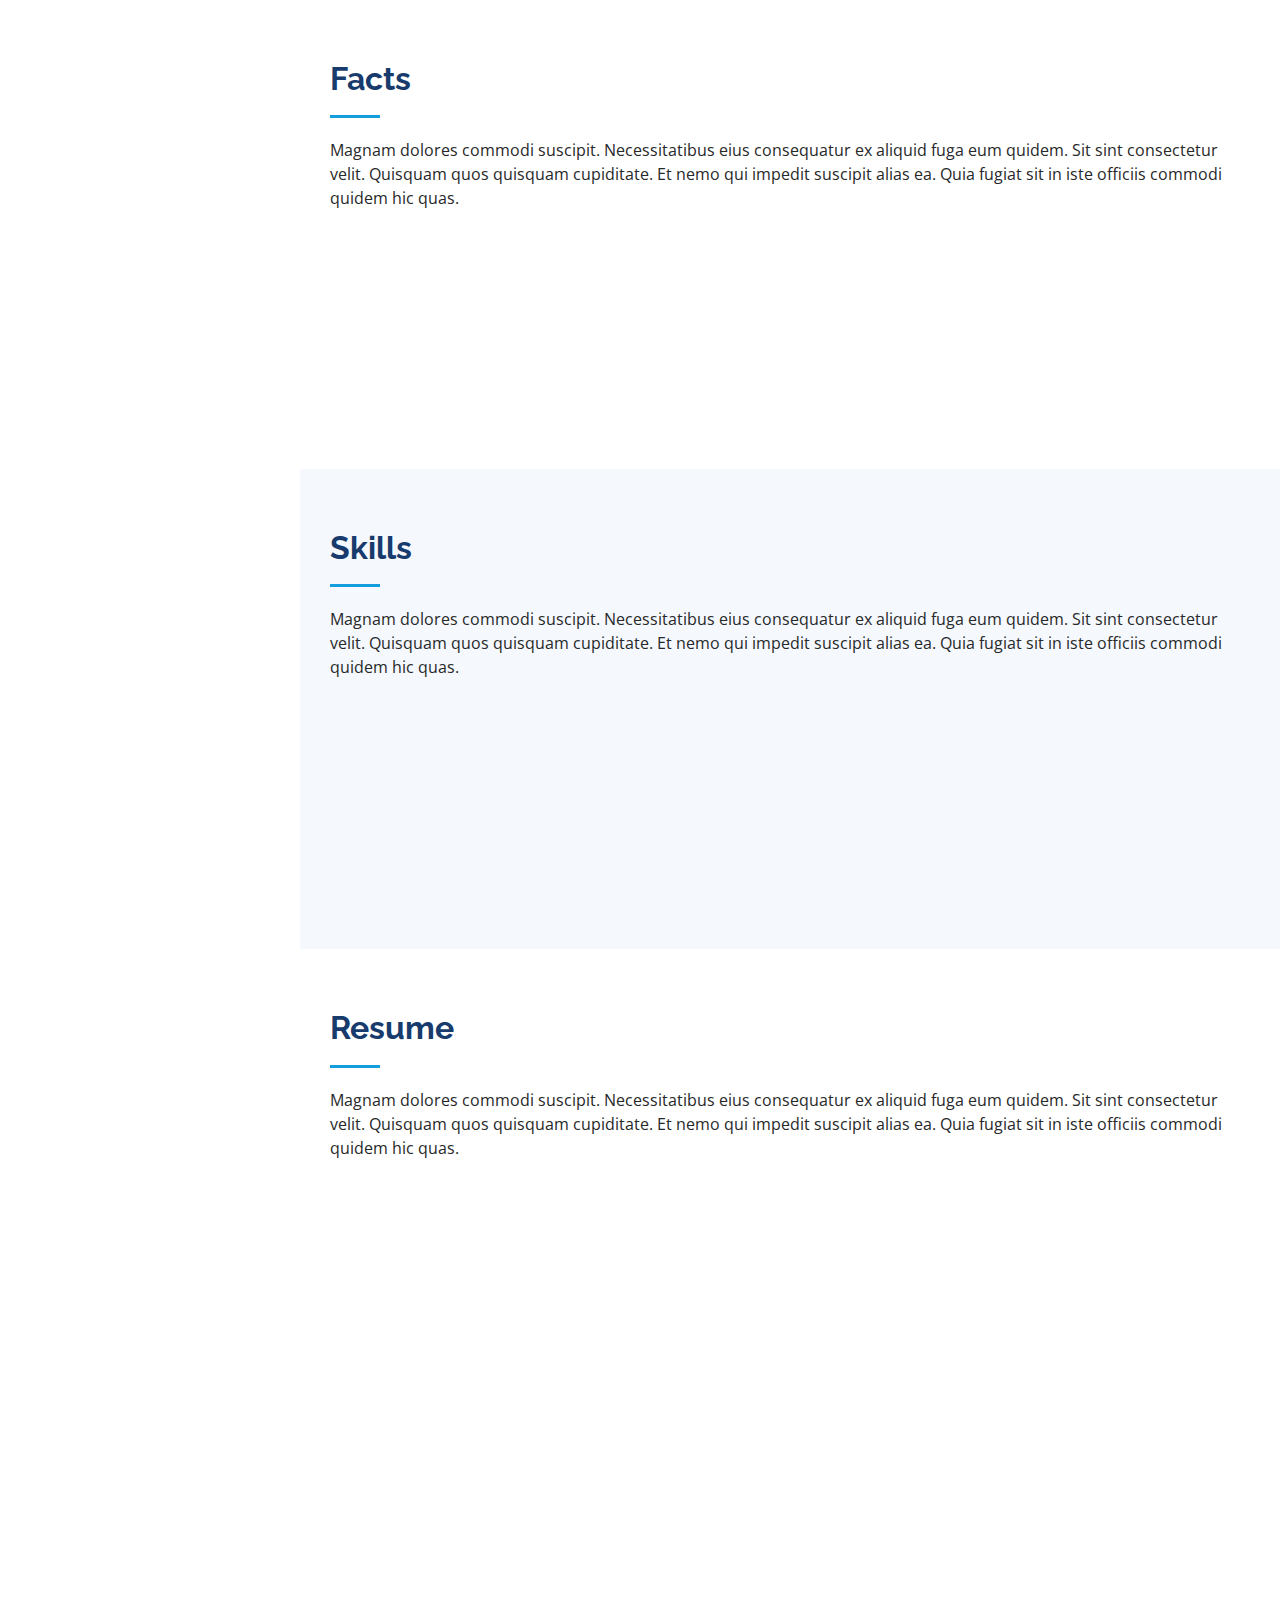
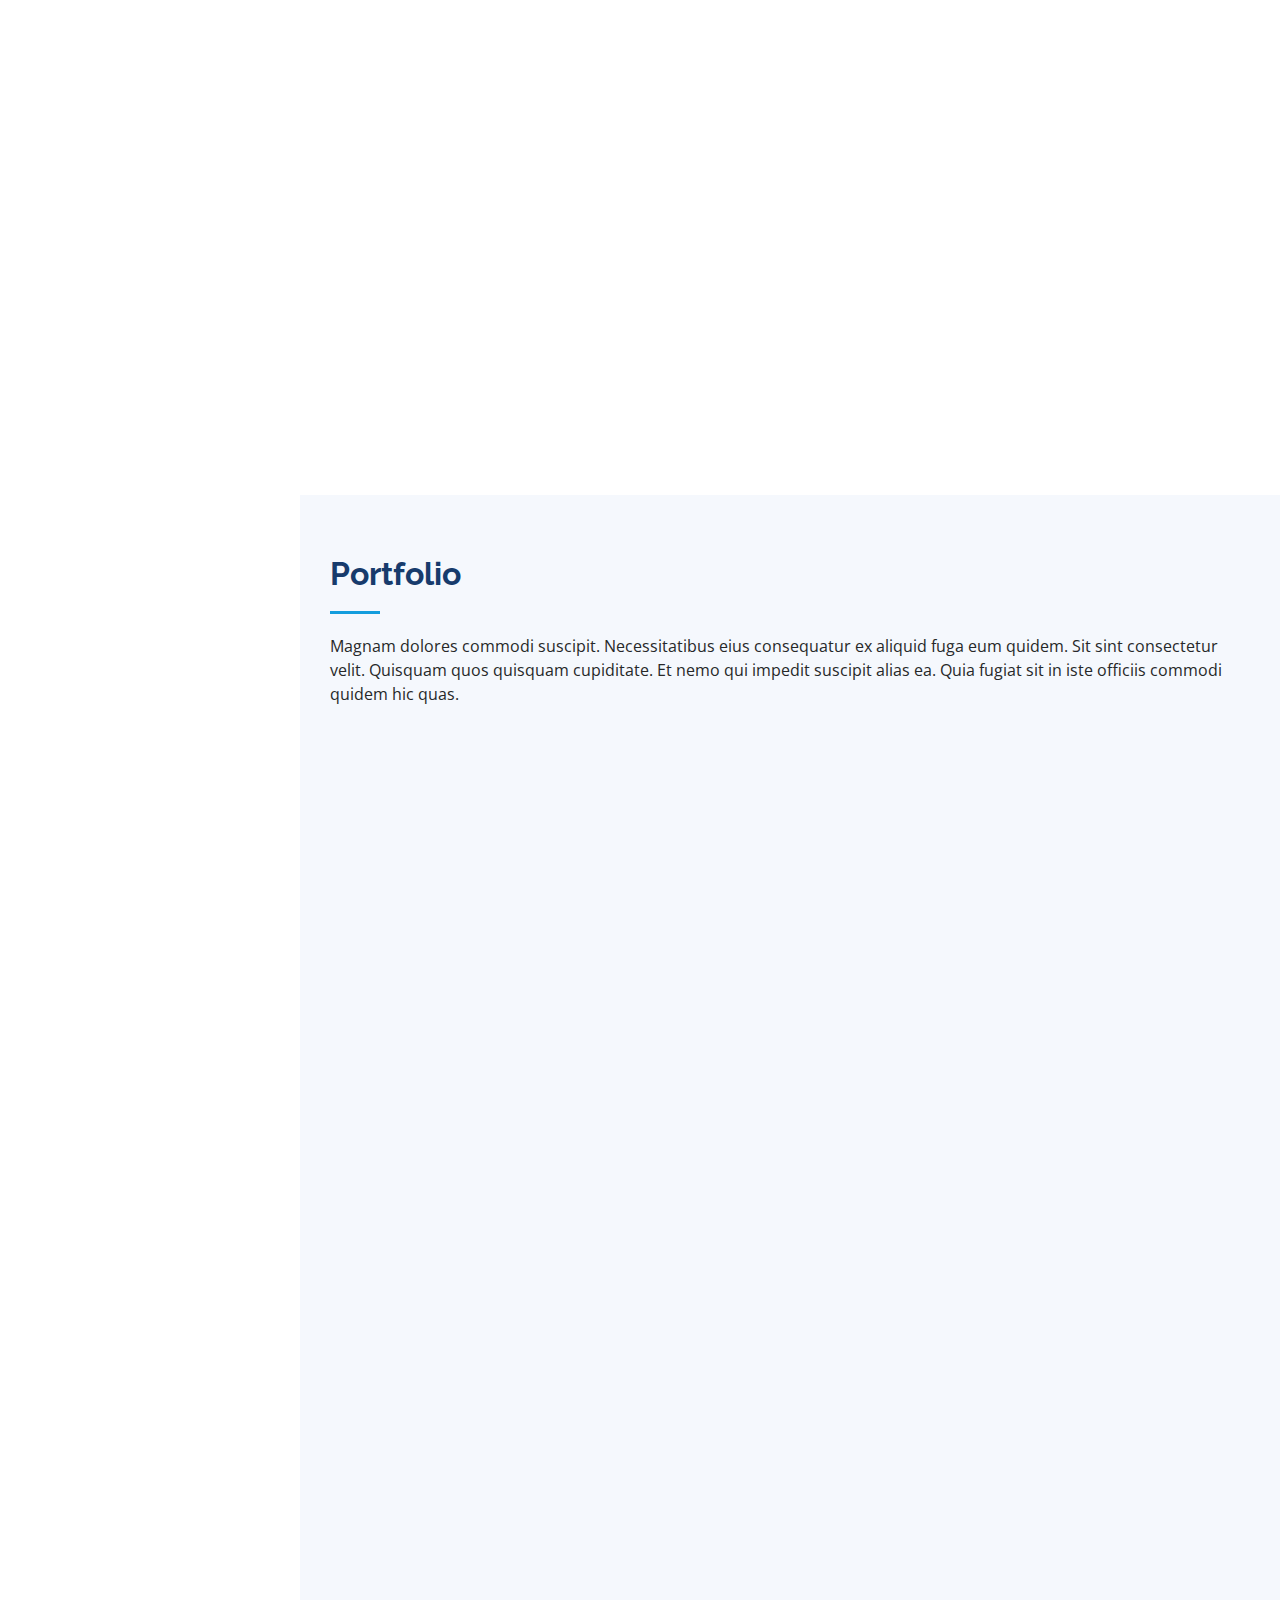
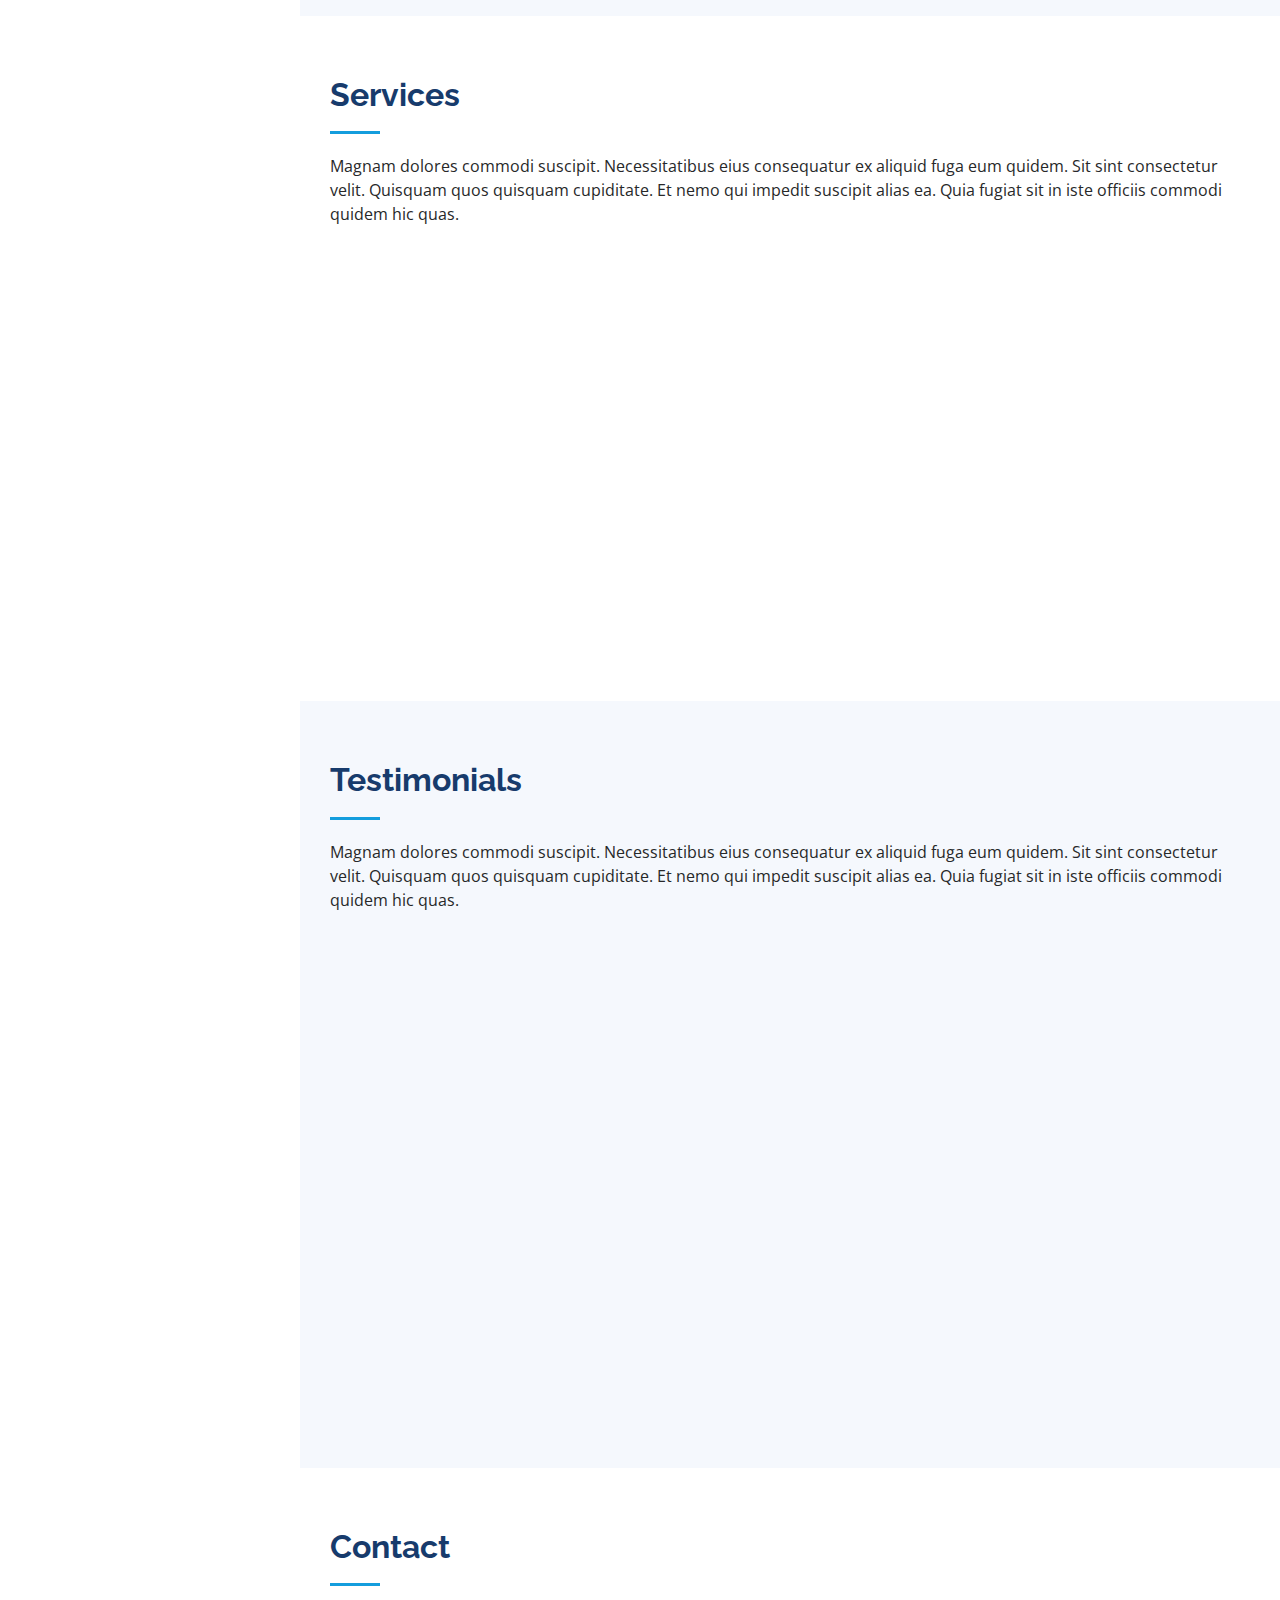
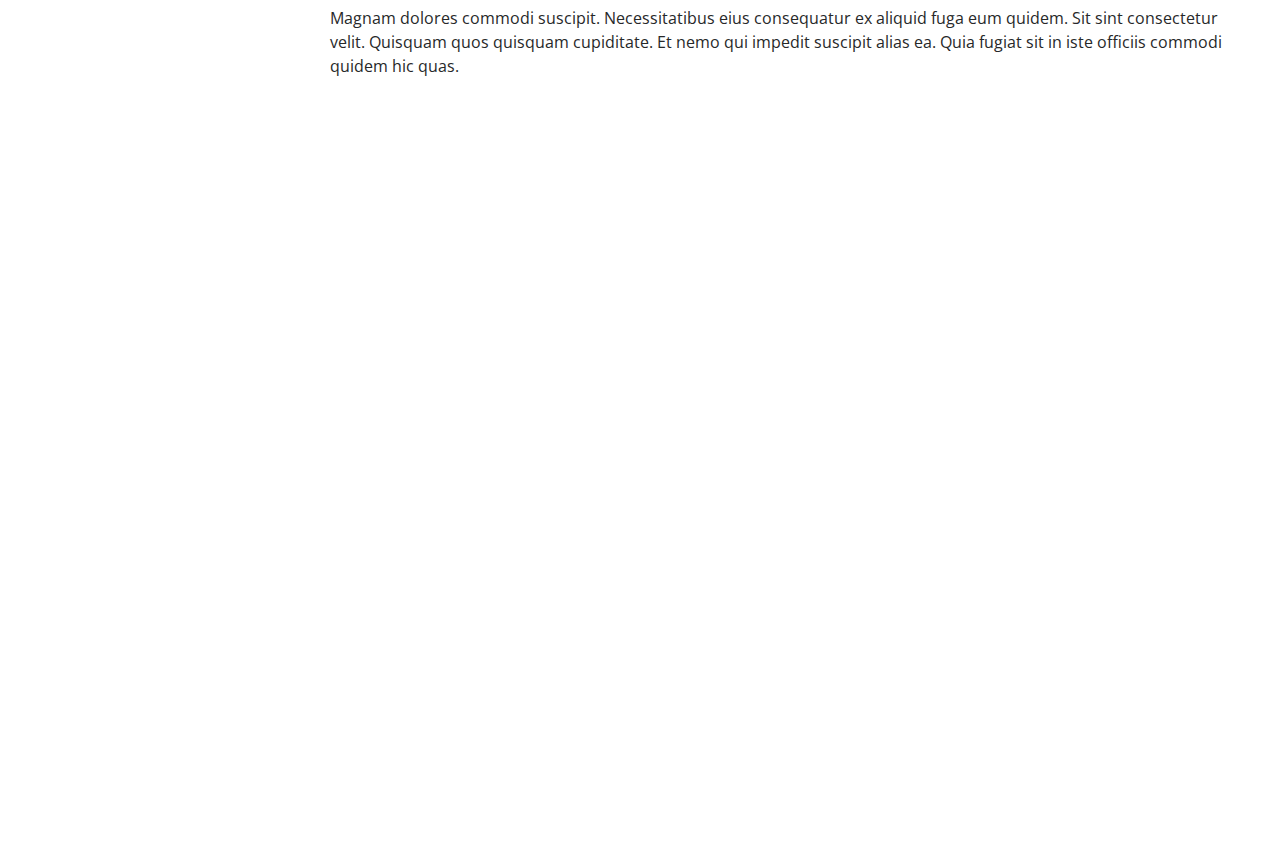
==== commit 8907b2b2: "Primeiras edições" ====
--- a/index.html
+++ b/index.html
@@ -47,7 +47,7 @@
 
       <div class="profile">
         <img src="assets/img/profile-img.jpg" alt="" class="img-fluid rounded-circle">
-        <h1 class="text-light"><a href="index.html">Alex Smith</a></h1>
+        <h1 class="text-light"><a href="index.html">Samuel Vieira</a></h1>
         <div class="social-links mt-3 text-center">
           <a href="#" class="twitter"><i class="bx bxl-twitter"></i></a>
           <a href="#" class="facebook"><i class="bx bxl-facebook"></i></a>
@@ -59,12 +59,12 @@
 
       <nav id="navbar" class="nav-menu navbar">
         <ul>
-          <li><a href="#hero" class="nav-link scrollto active"><i class="bx bx-home"></i> <span>Home</span></a></li>
-          <li><a href="#about" class="nav-link scrollto"><i class="bx bx-user"></i> <span>About</span></a></li>
-          <li><a href="#resume" class="nav-link scrollto"><i class="bx bx-file-blank"></i> <span>Resume</span></a></li>
+          <li><a href="#hero" class="nav-link scrollto active"><i class="bx bx-home"></i> <span>Inicio</span></a></li>
+          <li><a href="#about" class="nav-link scrollto"><i class="bx bx-user"></i> <span>Sobre</span></a></li>
+          <li><a href="#resume" class="nav-link scrollto"><i class="bx bx-file-blank"></i> <span>Resumo</span></a></li>
           <li><a href="#portfolio" class="nav-link scrollto"><i class="bx bx-book-content"></i> <span>Portfolio</span></a></li>
-          <li><a href="#services" class="nav-link scrollto"><i class="bx bx-server"></i> <span>Services</span></a></li>
-          <li><a href="#contact" class="nav-link scrollto"><i class="bx bx-envelope"></i> <span>Contact</span></a></li>
+         <!-- <li><a href="#services" class="nav-link scrollto"><i class="bx bx-server"></i> <span>Services</span></a></li> -->
+          <li><a href="#contact" class="nav-link scrollto"><i class="bx bx-envelope"></i> <span>Contato</span></a></li>
         </ul>
       </nav><!-- .nav-menu -->
     </div>
@@ -73,8 +73,8 @@
   <!-- ======= Hero Section ======= -->
   <section id="hero" class="d-flex flex-column justify-content-center align-items-center">
     <div class="hero-container" data-aos="fade-in">
-      <h1>Alex Smith</h1>
-      <p>I'm <span class="typed" data-typed-items="Designer, Developer, Freelancer, Photographer"></span></p>
+      <h1>Samuel Vieira</h1>
+      <p>Eu sou <span class="typed" data-typed-items="Devenvolvedor, Freelancer, Suporte Técnico"></span></p>
     </div>
   </section><!-- End Hero -->
 
@@ -85,7 +85,7 @@
       <div class="container">
 
         <div class="section-title">
-          <h2>About</h2>
+          <h2>Sobre</h2>
           <p>Magnam dolores commodi suscipit. Necessitatibus eius consequatur ex aliquid fuga eum quidem. Sit sint consectetur velit. Quisquam quos quisquam cupiditate. Et nemo qui impedit suscipit alias ea. Quia fugiat sit in iste officiis commodi quidem hic quas.</p>
         </div>
 
@@ -94,7 +94,7 @@
             <img src="assets/img/profile-img.jpg" class="img-fluid" alt="">
           </div>
           <div class="col-lg-8 pt-4 pt-lg-0 content" data-aos="fade-left">
-            <h3>UI/UX Designer &amp; Web Developer.</h3>
+            <h3>Desenvolvedor &amp; Suporte Técnico.</h3>
             <p class="fst-italic">
               Lorem ipsum dolor sit amet, consectetur adipiscing elit, sed do eiusmod tempor incididunt ut labore et dolore
               magna aliqua.
@@ -102,18 +102,18 @@
             <div class="row">
               <div class="col-lg-6">
                 <ul>
-                  <li><i class="bi bi-chevron-right"></i> <strong>Birthday:</strong> <span>1 May 1995</span></li>
-                  <li><i class="bi bi-chevron-right"></i> <strong>Website:</strong> <span>www.example.com</span></li>
-                  <li><i class="bi bi-chevron-right"></i> <strong>Phone:</strong> <span>+123 456 7890</span></li>
-                  <li><i class="bi bi-chevron-right"></i> <strong>City:</strong> <span>New York, USA</span></li>
+                  <li><i class="bi bi-chevron-right"></i> <strong>Nascimento:</strong> <span>26 Dezembro 1995</span></li>
+                  <li><i class="bi bi-chevron-right"></i> <strong>Website:</strong> <span>https://samukaninja.github.io/CV_NEW/</span></li>
+                  <li><i class="bi bi-chevron-right"></i> <strong>Celular:</strong> <span>+55 082 99804-4371</span></li>
+                  <li><i class="bi bi-chevron-right"></i> <strong>Estado:</strong> <span>Alagoas, Brasil</span></li>
                 </ul>
               </div>
               <div class="col-lg-6">
                 <ul>
-                  <li><i class="bi bi-chevron-right"></i> <strong>Age:</strong> <span>30</span></li>
-                  <li><i class="bi bi-chevron-right"></i> <strong>Degree:</strong> <span>Master</span></li>
-                  <li><i class="bi bi-chevron-right"></i> <strong>PhEmailone:</strong> <span>email@example.com</span></li>
-                  <li><i class="bi bi-chevron-right"></i> <strong>Freelance:</strong> <span>Available</span></li>
+                  <li><i class="bi bi-chevron-right"></i> <strong>Idade:</strong> <span>27</span></li>
+                  <li><i class="bi bi-chevron-right"></i> <strong>Grau:</strong> <span>Junior</span></li>
+                  <li><i class="bi bi-chevron-right"></i> <strong>E-mail:</strong> <span>samuel.lvf76@gmail.com</span></li>
+                  <li><i class="bi bi-chevron-right"></i> <strong>Freelance:</strong> <span>Disponivel</span></li>
                 </ul>
               </div>
             </div>
@@ -150,7 +150,7 @@
             <div class="count-box">
               <i class="bi bi-journal-richtext"></i>
               <span data-purecounter-start="0" data-purecounter-end="521" data-purecounter-duration="1" class="purecounter"></span>
-              <p><strong>Projects</strong> adipisci atque cum quia aut</p>
+              <p><strong>Projetos</strong> adipisci atque cum quia aut</p>
             </div>
           </div>
 
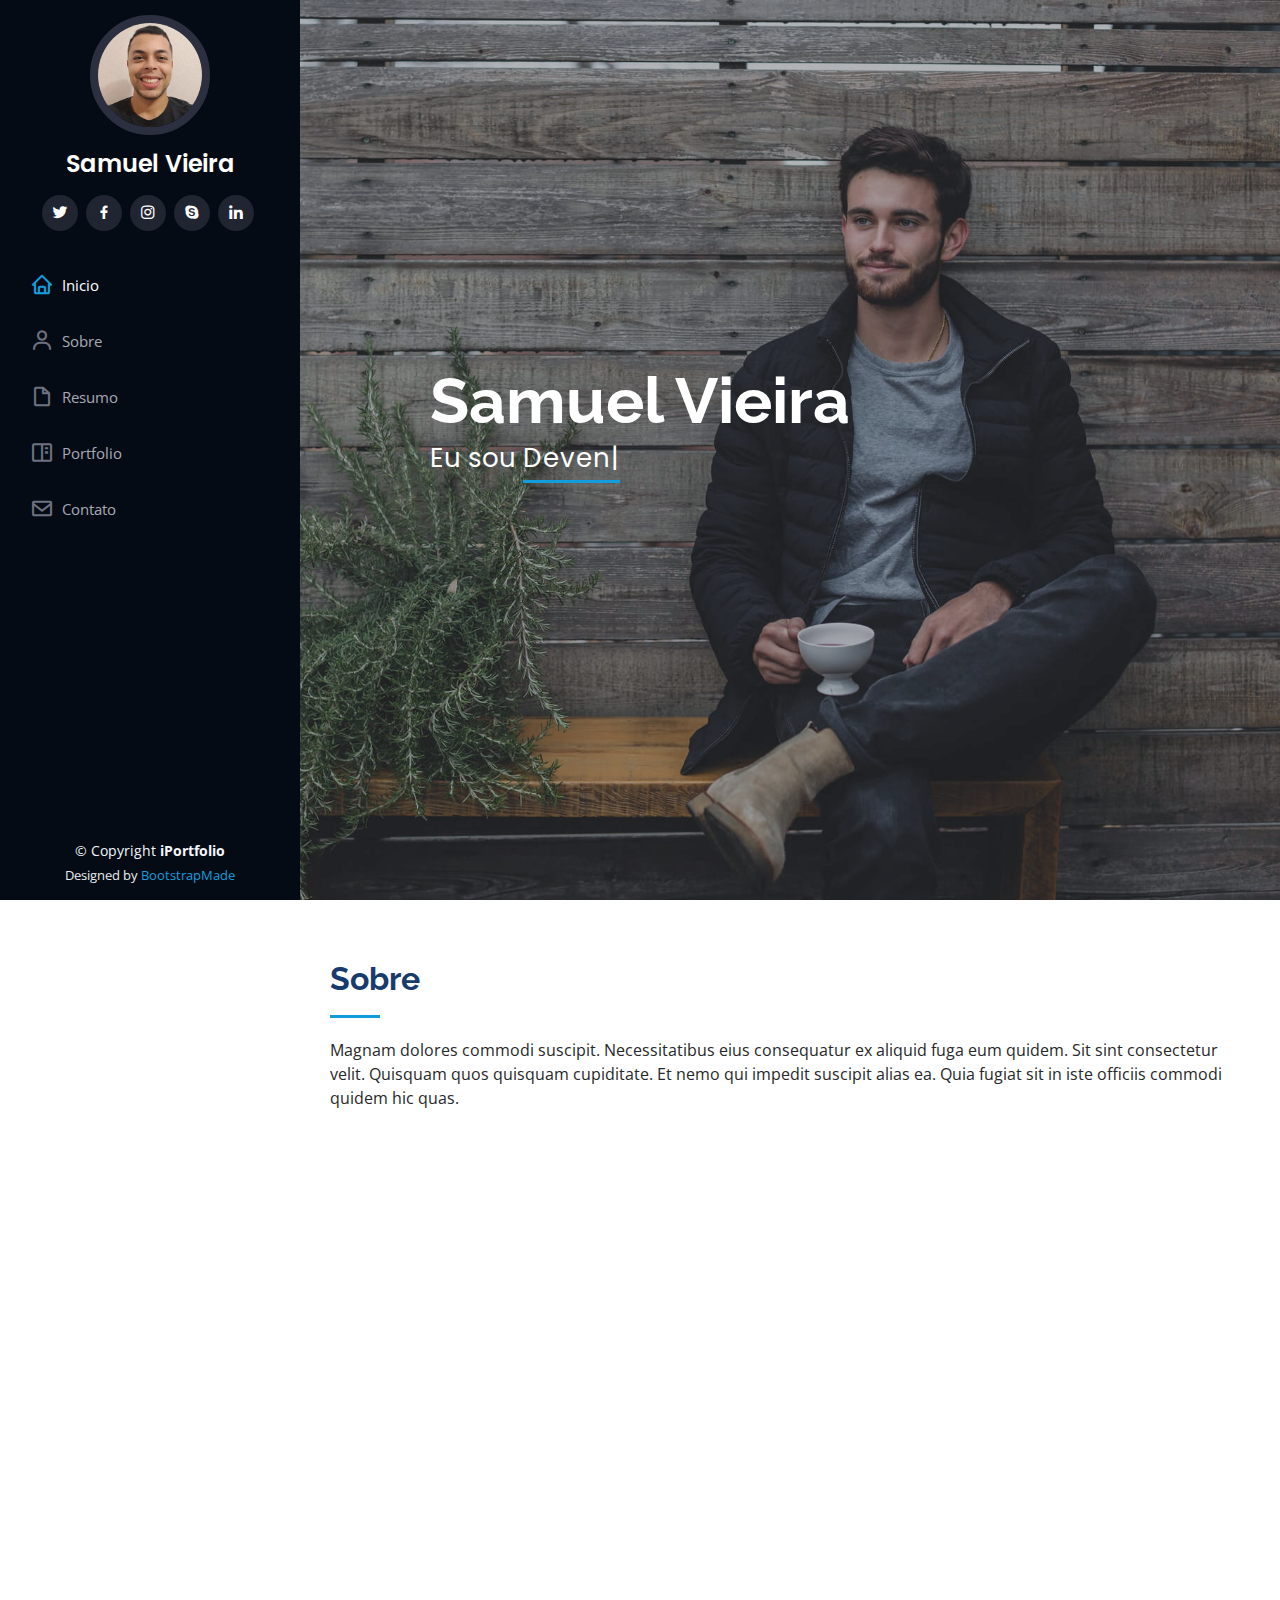
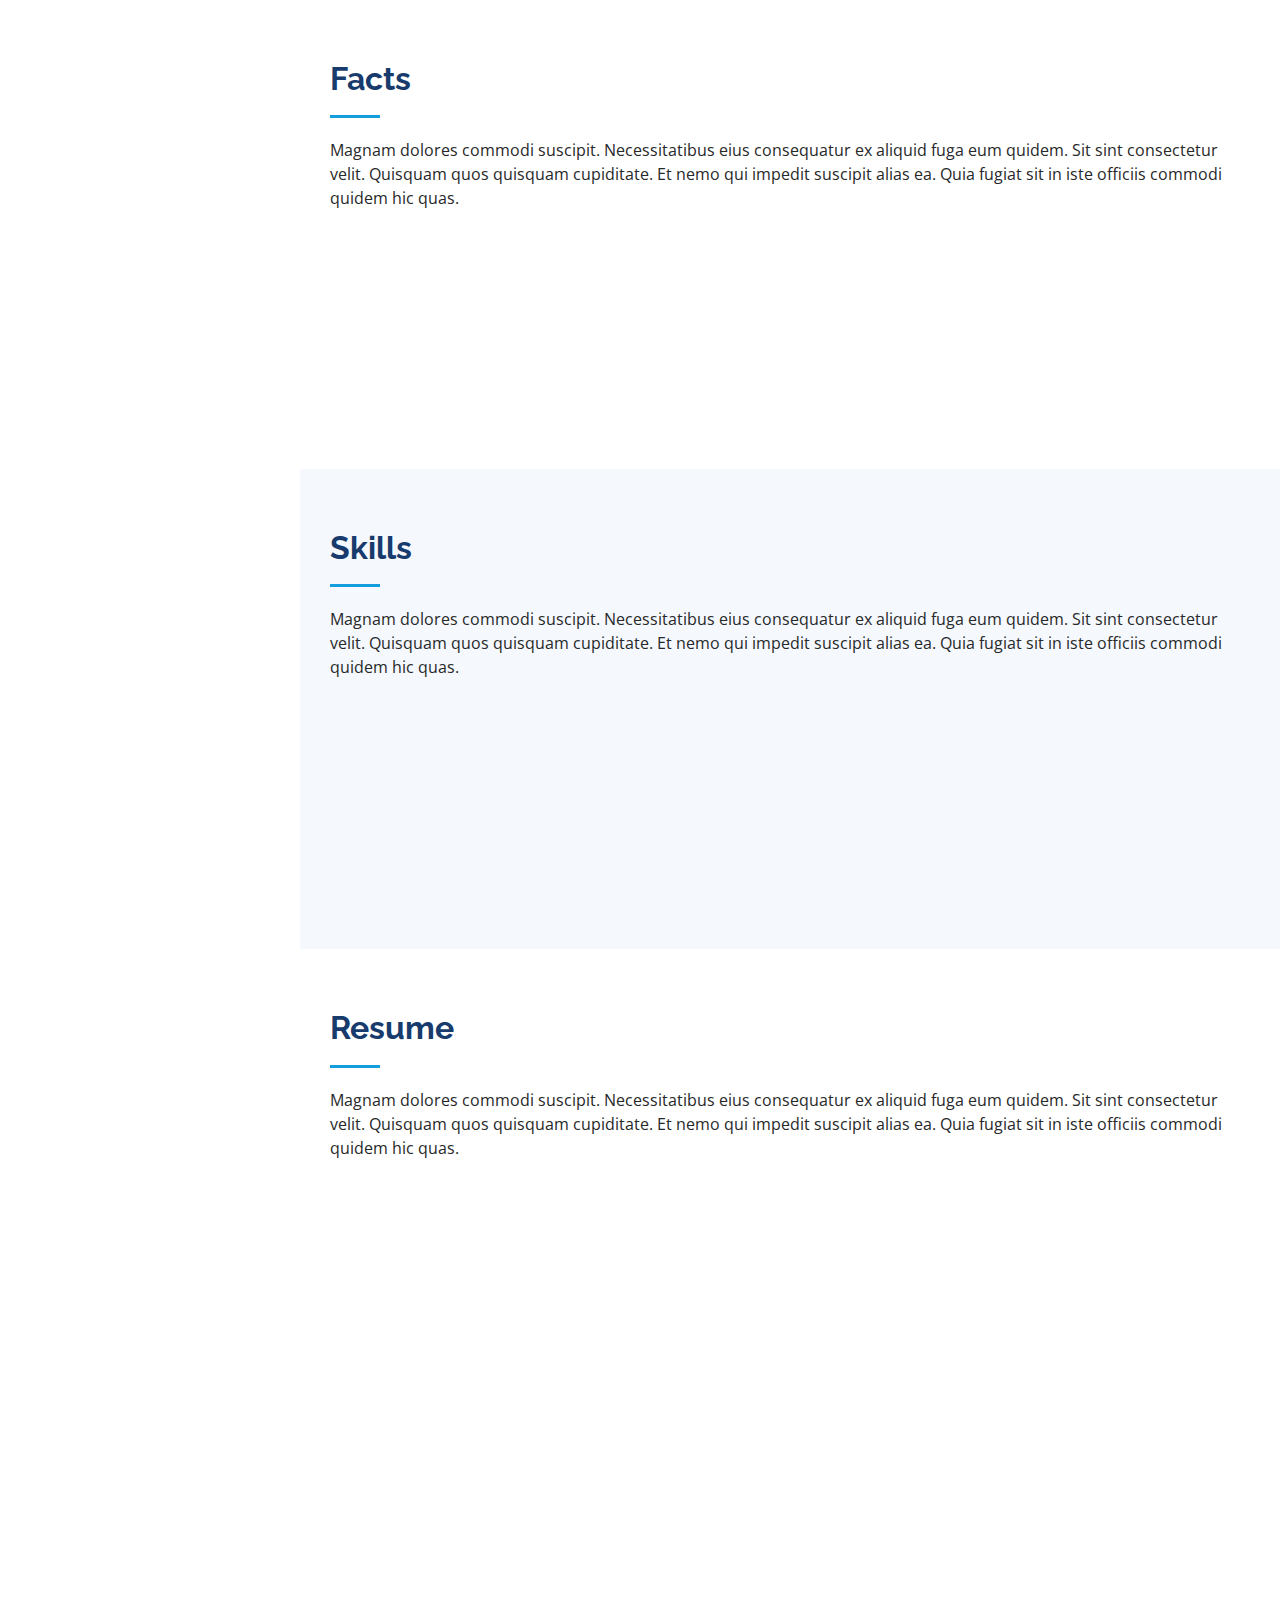
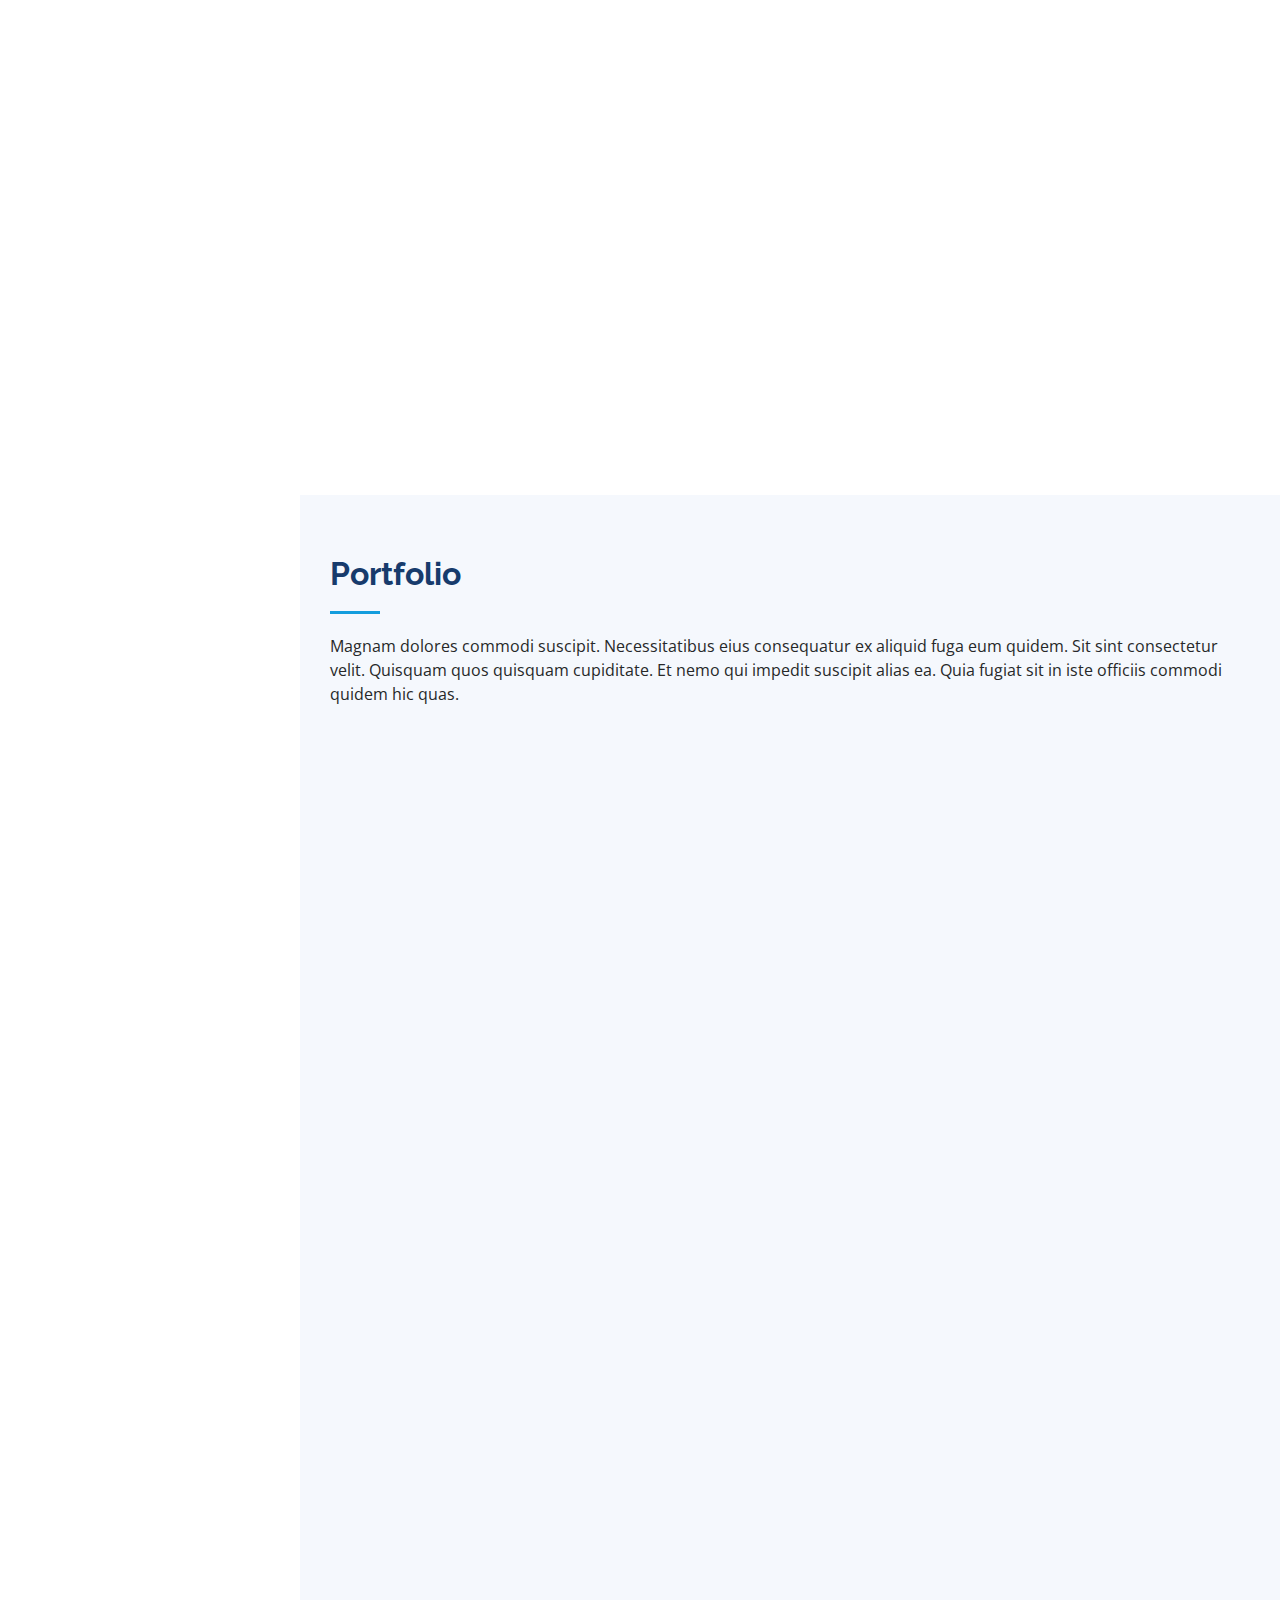
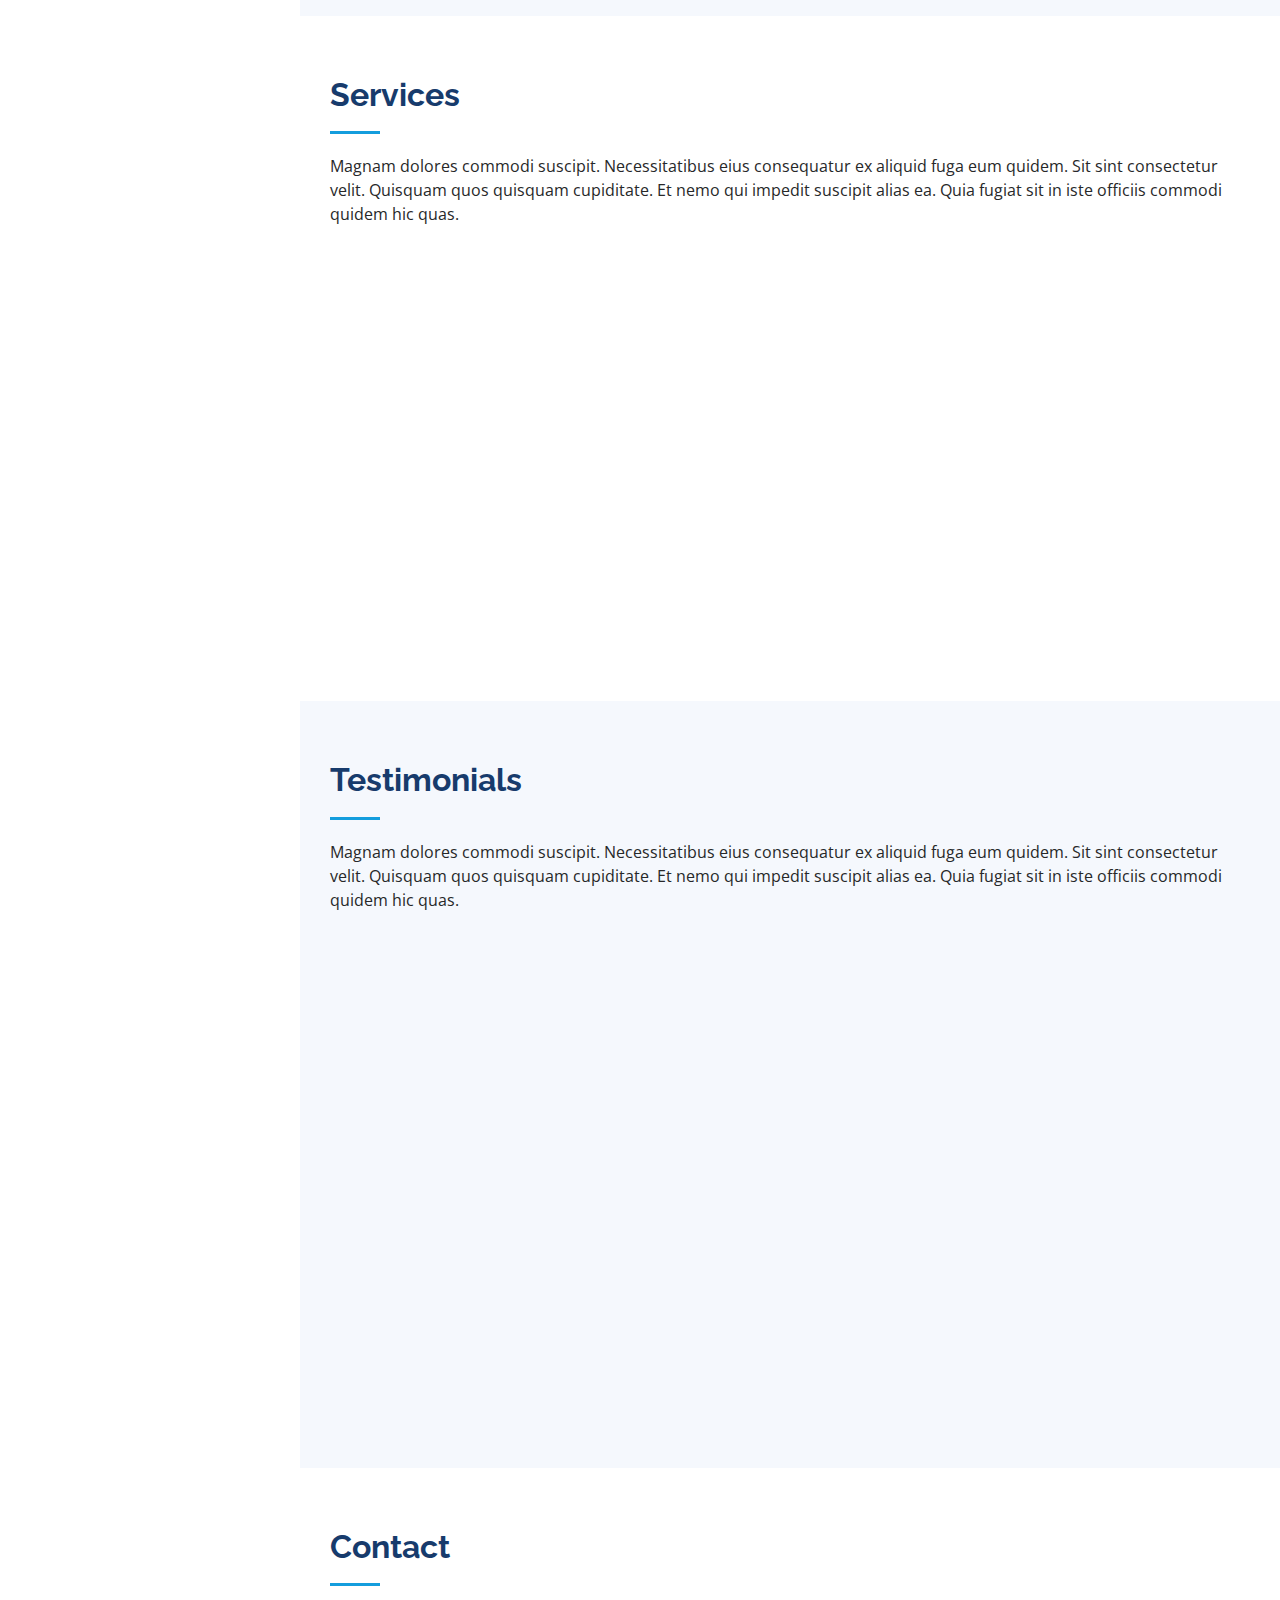
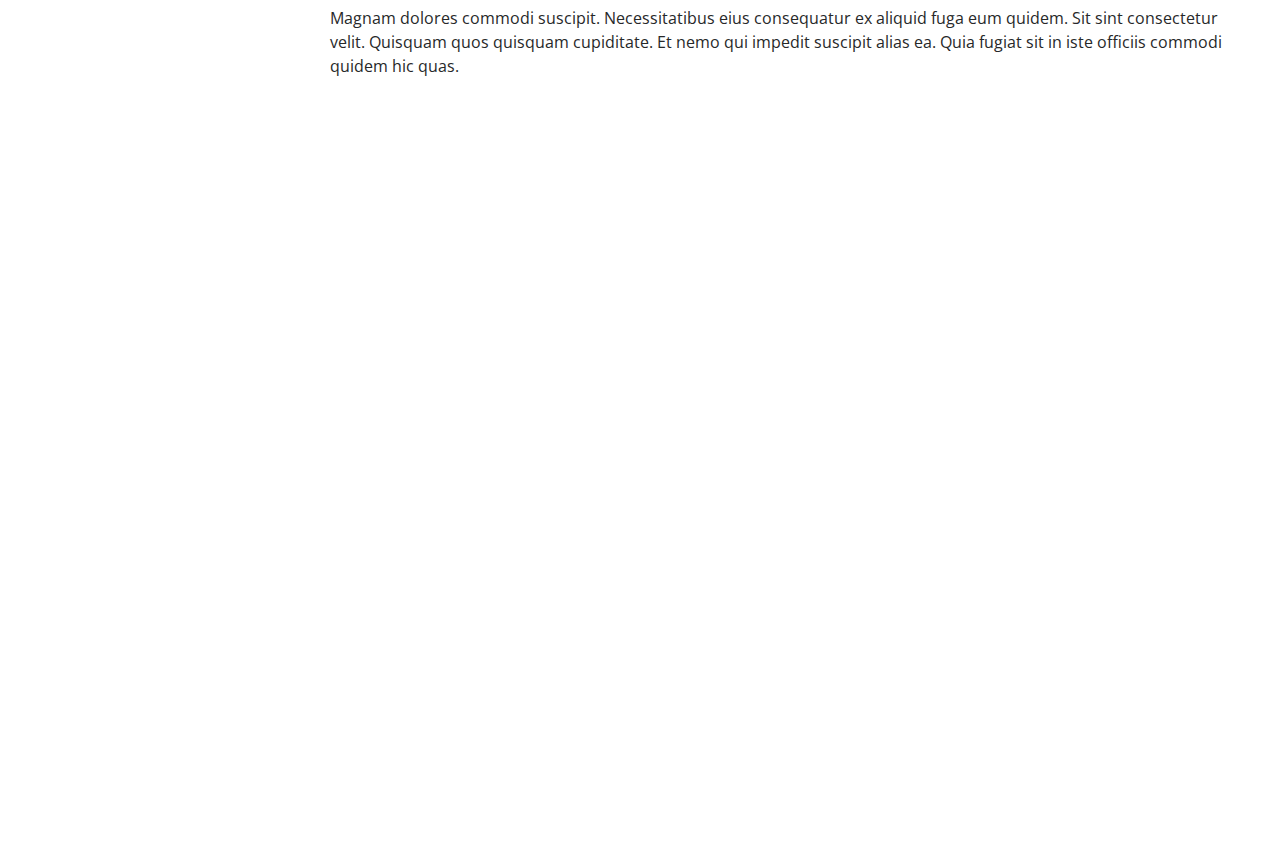
==== commit 80c9e8e1: "imagem do perfil" ====
--- a/index.html
+++ b/index.html
@@ -46,7 +46,7 @@
     <div class="d-flex flex-column">
 
       <div class="profile">
-        <img src="assets/img/profile-img.jpg" alt="" class="img-fluid rounded-circle">
+        <img src="assets/img/samuel.jpg" alt="" class="img-fluid rounded-circle">
         <h1 class="text-light"><a href="index.html">Samuel Vieira</a></h1>
         <div class="social-links mt-3 text-center">
           <a href="#" class="twitter"><i class="bx bxl-twitter"></i></a>
@@ -91,7 +91,7 @@
 
         <div class="row">
           <div class="col-lg-4" data-aos="fade-right">
-            <img src="assets/img/profile-img.jpg" class="img-fluid" alt="">
+            <img src="assets/img/samuel.jpg" class="img-fluid" alt="">
           </div>
           <div class="col-lg-8 pt-4 pt-lg-0 content" data-aos="fade-left">
             <h3>Desenvolvedor &amp; Suporte Técnico.</h3>
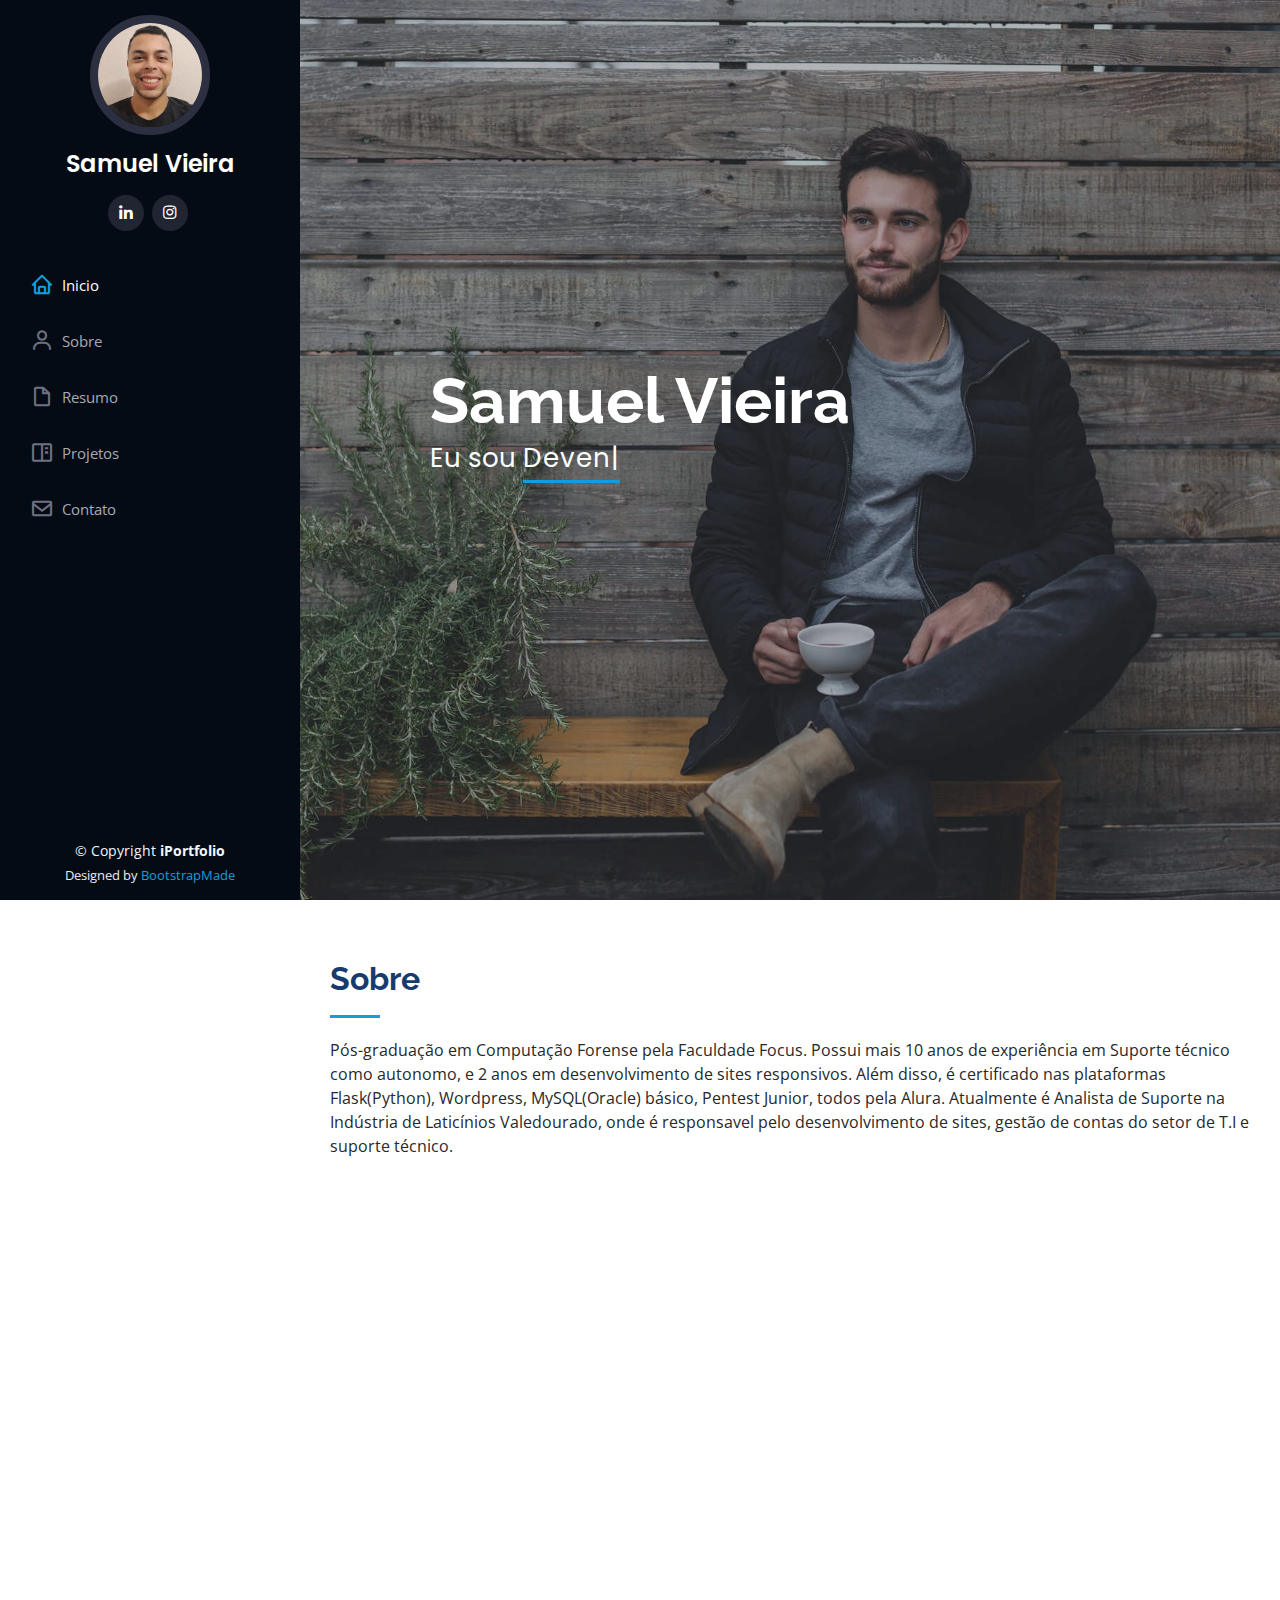
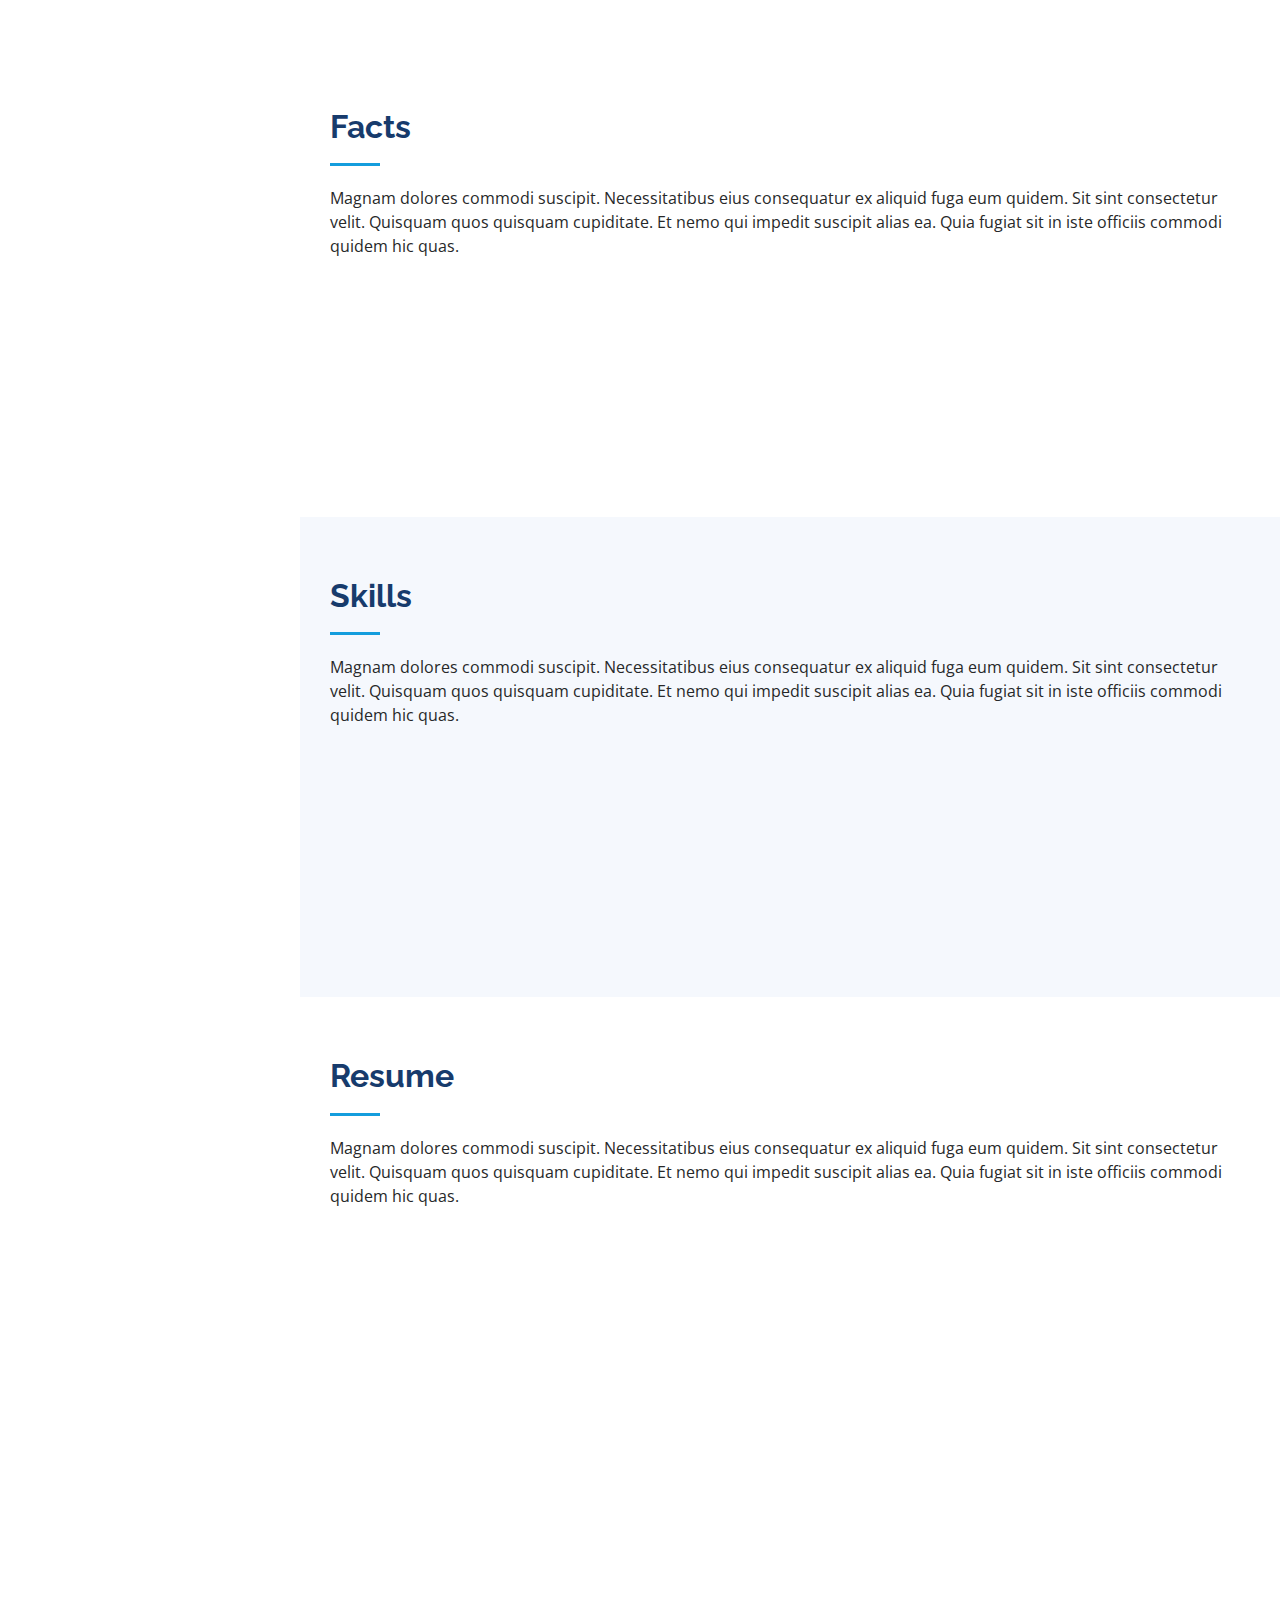
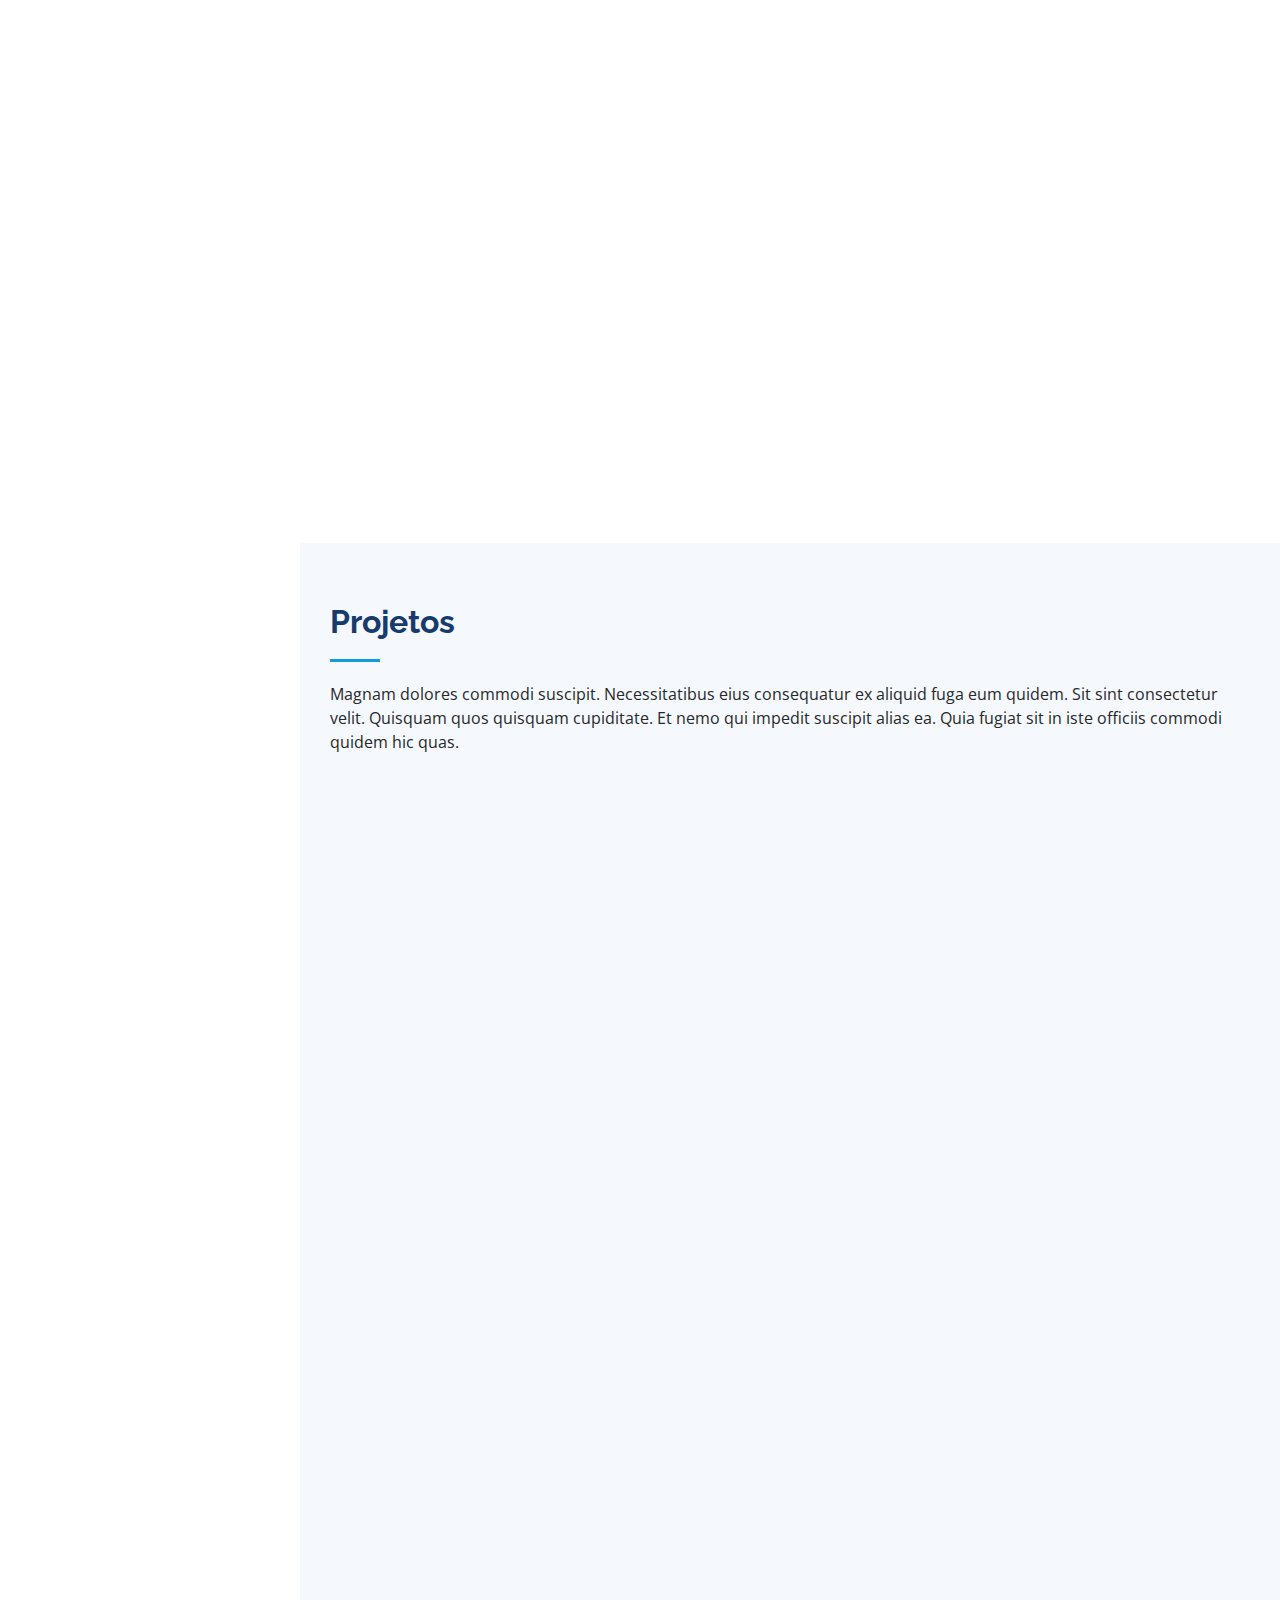
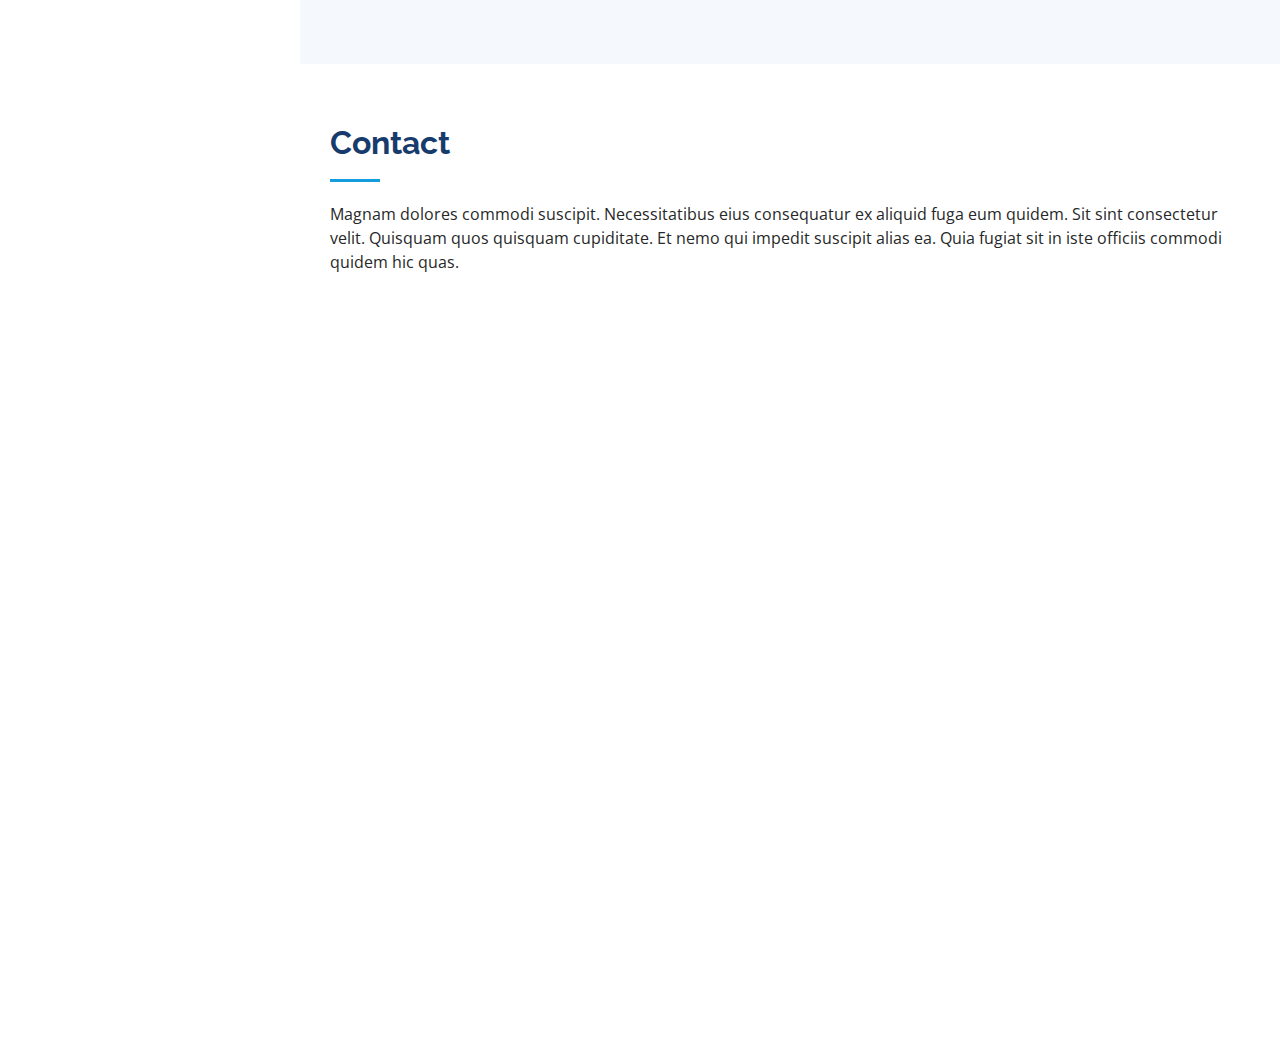
==== commit e7856a4a: "enter" ====
--- a/index.html
+++ b/index.html
@@ -49,11 +49,9 @@
         <img src="assets/img/samuel.jpg" alt="" class="img-fluid rounded-circle">
         <h1 class="text-light"><a href="index.html">Samuel Vieira</a></h1>
         <div class="social-links mt-3 text-center">
-          <a href="#" class="twitter"><i class="bx bxl-twitter"></i></a>
-          <a href="#" class="facebook"><i class="bx bxl-facebook"></i></a>
-          <a href="#" class="instagram"><i class="bx bxl-instagram"></i></a>
-          <a href="#" class="google-plus"><i class="bx bxl-skype"></i></a>
+          <!-- <a href="#" class="github"><i class="fa-github" style="color: #212431;"></i></a> -->
           <a href="#" class="linkedin"><i class="bx bxl-linkedin"></i></a>
+          <a href="#" class="instagram"><i class="bx bxl-instagram"></i></a>                 
         </div>
       </div>
 
@@ -62,7 +60,7 @@
           <li><a href="#hero" class="nav-link scrollto active"><i class="bx bx-home"></i> <span>Inicio</span></a></li>
           <li><a href="#about" class="nav-link scrollto"><i class="bx bx-user"></i> <span>Sobre</span></a></li>
           <li><a href="#resume" class="nav-link scrollto"><i class="bx bx-file-blank"></i> <span>Resumo</span></a></li>
-          <li><a href="#portfolio" class="nav-link scrollto"><i class="bx bx-book-content"></i> <span>Portfolio</span></a></li>
+          <li><a href="#portfolio" class="nav-link scrollto"><i class="bx bx-book-content"></i> <span>Projetos</span></a></li>
          <!-- <li><a href="#services" class="nav-link scrollto"><i class="bx bx-server"></i> <span>Services</span></a></li> -->
           <li><a href="#contact" class="nav-link scrollto"><i class="bx bx-envelope"></i> <span>Contato</span></a></li>
         </ul>
@@ -74,7 +72,7 @@
   <section id="hero" class="d-flex flex-column justify-content-center align-items-center">
     <div class="hero-container" data-aos="fade-in">
       <h1>Samuel Vieira</h1>
-      <p>Eu sou <span class="typed" data-typed-items="Devenvolvedor, Freelancer, Suporte Técnico"></span></p>
+      <p>Eu sou <span class="typed" data-typed-items="Devenvolvedor, Freelancer, Suporte Técnico, Analista de Sistemas"></span></p>
     </div>
   </section><!-- End Hero -->
 
@@ -86,7 +84,7 @@
 
         <div class="section-title">
           <h2>Sobre</h2>
-          <p>Magnam dolores commodi suscipit. Necessitatibus eius consequatur ex aliquid fuga eum quidem. Sit sint consectetur velit. Quisquam quos quisquam cupiditate. Et nemo qui impedit suscipit alias ea. Quia fugiat sit in iste officiis commodi quidem hic quas.</p>
+          <p>Pós-graduação em Computação Forense pela Faculdade Focus. Possui mais 10 anos de experiência em Suporte técnico como autonomo, e 2 anos em desenvolvimento de sites responsivos. Além disso, é certificado nas plataformas Flask(Python), Wordpress, MySQL(Oracle) básico, Pentest Junior, todos pela Alura. Atualmente é Analista de Suporte na Indústria de Laticínios Valedourado, onde é responsavel pelo desenvolvimento de sites, gestão de contas do setor de T.I e suporte técnico.</p>
         </div>
 
         <div class="row">
@@ -103,7 +101,7 @@
               <div class="col-lg-6">
                 <ul>
                   <li><i class="bi bi-chevron-right"></i> <strong>Nascimento:</strong> <span>26 Dezembro 1995</span></li>
-                  <li><i class="bi bi-chevron-right"></i> <strong>Website:</strong> <span>https://samukaninja.github.io/CV_NEW/</span></li>
+                  <li><i class="bi bi-chevron-right"></i> <strong>Website:</strong> <span>https://etechpdi.com.br/</span></li>
                   <li><i class="bi bi-chevron-right"></i> <strong>Celular:</strong> <span>+55 082 99804-4371</span></li>
                   <li><i class="bi bi-chevron-right"></i> <strong>Estado:</strong> <span>Alagoas, Brasil</span></li>
                 </ul>
@@ -312,7 +310,7 @@
       <div class="container">
 
         <div class="section-title">
-          <h2>Portfolio</h2>
+          <h2>Projetos</h2>
           <p>Magnam dolores commodi suscipit. Necessitatibus eius consequatur ex aliquid fuga eum quidem. Sit sint consectetur velit. Quisquam quos quisquam cupiditate. Et nemo qui impedit suscipit alias ea. Quia fugiat sit in iste officiis commodi quidem hic quas.</p>
         </div>
 
@@ -424,7 +422,7 @@
       </div>
     </section><!-- End Portfolio Section -->
 
-    <!-- ======= Services Section ======= -->
+    <!-- ======= Services Section ======= 
     <section id="services" class="services">
       <div class="container">
 
@@ -467,9 +465,9 @@
         </div>
 
       </div>
-    </section><!-- End Services Section -->
-
-    <!-- ======= Testimonials Section ======= -->
+    </section> End Services Section -->
+
+    <!-- ======= Testimonials Section ======= 
     <section id="testimonials" class="testimonials section-bg">
       <div class="container">
 
@@ -492,9 +490,9 @@
                 <h3>Saul Goodman</h3>
                 <h4>Ceo &amp; Founder</h4>
               </div>
-            </div><!-- End testimonial item -->
-
-            <div class="swiper-slide">
+            </div> End testimonial item -->
+
+           <!-- <div class="swiper-slide">
               <div class="testimonial-item" data-aos="fade-up" data-aos-delay="100">
                 <p>
                   <i class="bx bxs-quote-alt-left quote-icon-left"></i>
@@ -505,9 +503,9 @@
                 <h3>Sara Wilsson</h3>
                 <h4>Designer</h4>
               </div>
-            </div><!-- End testimonial item -->
-
-            <div class="swiper-slide">
+            </div>End testimonial item -->
+
+           <!--  <div class="swiper-slide">
               <div class="testimonial-item" data-aos="fade-up" data-aos-delay="200">
                 <p>
                   <i class="bx bxs-quote-alt-left quote-icon-left"></i>
@@ -518,9 +516,9 @@
                 <h3>Jena Karlis</h3>
                 <h4>Store Owner</h4>
               </div>
-            </div><!-- End testimonial item -->
-
-            <div class="swiper-slide">
+            </div> End testimonial item -->
+
+           <!-- <div class="swiper-slide">
               <div class="testimonial-item" data-aos="fade-up" data-aos-delay="300">
                 <p>
                   <i class="bx bxs-quote-alt-left quote-icon-left"></i>
@@ -531,9 +529,9 @@
                 <h3>Matt Brandon</h3>
                 <h4>Freelancer</h4>
               </div>
-            </div><!-- End testimonial item -->
-
-            <div class="swiper-slide">
+            </div> End testimonial item -->
+
+           <!-- <div class="swiper-slide">
               <div class="testimonial-item" data-aos="fade-up" data-aos-delay="400">
                 <p>
                   <i class="bx bxs-quote-alt-left quote-icon-left"></i>
@@ -544,14 +542,14 @@
                 <h3>John Larson</h3>
                 <h4>Entrepreneur</h4>
               </div>
-            </div><!-- End testimonial item -->
-
-          </div>
+            </div> End testimonial item -->
+
+        <!--  </div>
           <div class="swiper-pagination"></div>
         </div>
 
       </div>
-    </section><!-- End Testimonials Section -->
+    </section> End Testimonials Section -->
 
     <!-- ======= Contact Section ======= -->
     <section id="contact" class="contact">
@@ -569,29 +567,32 @@
               <div class="address">
                 <i class="bi bi-geo-alt"></i>
                 <h4>Location:</h4>
-                <p>A108 Adam Street, New York, NY 535022</p>
+                <p>Palmeira dos Indios - Alagoas</p>
               </div>
 
               <div class="email">
                 <i class="bi bi-envelope"></i>
                 <h4>Email:</h4>
-                <p>info@example.com</p>
+                <p>samuel.lvf76@gmail.com</p>
               </div>
 
               <div class="phone">
                 <i class="bi bi-phone"></i>
-                <h4>Call:</h4>
-                <p>+1 5589 55488 55s</p>
-              </div>
-
-              <iframe src="https://www.google.com/maps/embed?pb=!1m14!1m8!1m3!1d12097.433213460943!2d-74.0062269!3d40.7101282!3m2!1i1024!2i768!4f13.1!3m3!1m2!1s0x0%3A0xb89d1fe6bc499443!2sDowntown+Conference+Center!5e0!3m2!1smk!2sbg!4v1539943755621" frameborder="0" style="border:0; width: 100%; height: 290px;" allowfullscreen></iframe>
-            </div>
-
-          </div>
-
-          <div class="col-lg-7 mt-5 mt-lg-0 d-flex align-items-stretch">
+                <h4>Celular:</h4>
+                <p>+55 082 99804-4371</p>
+              </div>
+
+              <iframe src="https://www.google.com/maps/embed?pb=!1m18!1m12!1m3!1d125968.16403385284!2d-36.74804243585764!3d-9.376984746281213!2m3!1f0!2f0!3f0!3m2!1i1024!2i768!4f13.1!3m3!1m2!1s0x7065ec37bf2bc71%3A0x1eb4b22c0a2eb5b4!2sPalmeira%20dos%20%C3%8Dndios%2C%20AL!5e0!3m2!1spt-BR!2sbr!4v1686851728542!5m2!1spt-BR!2sbr" frameborder="0" style="border:0; width: 100%; height: 290px;" allowfullscreen></iframe>
+            </div>
+
+          </div>
+
+          <!-- <div class="col-lg-7 mt-5 mt-lg-0 d-flex align-items-stretch">
+
+            Inicio de forms para contato caso queira
+
             <form action="forms/contact.php" method="post" role="form" class="php-email-form">
-              <div class="row">
+              <div class="row">               
                 <div class="form-group col-md-6">
                   <label for="name">Your Name</label>
                   <input type="text" name="name" class="form-control" id="name" required>
@@ -615,8 +616,10 @@
                 <div class="sent-message">Your message has been sent. Thank you!</div>
               </div>
               <div class="text-center"><button type="submit">Send Message</button></div>
-            </form>
-          </div>
+            </form> 
+
+            
+          </div> -->
 
         </div>
 
